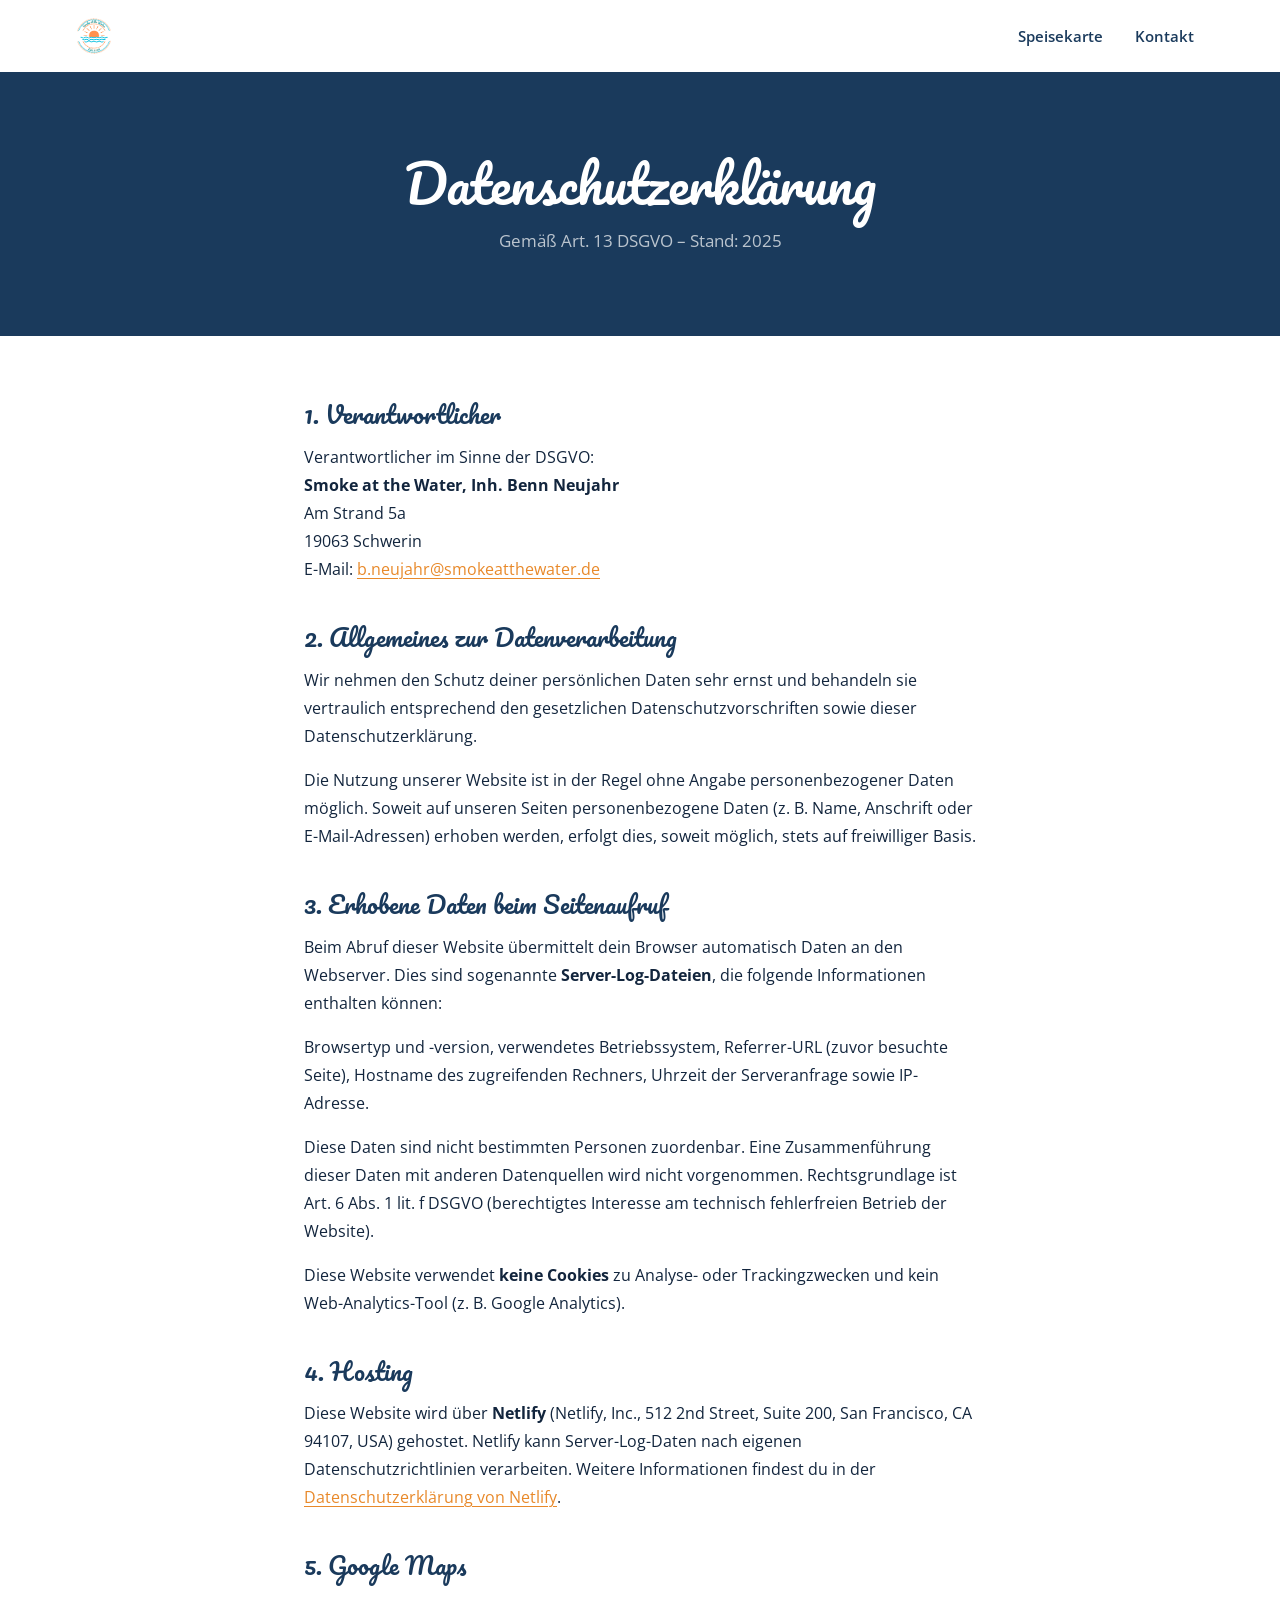
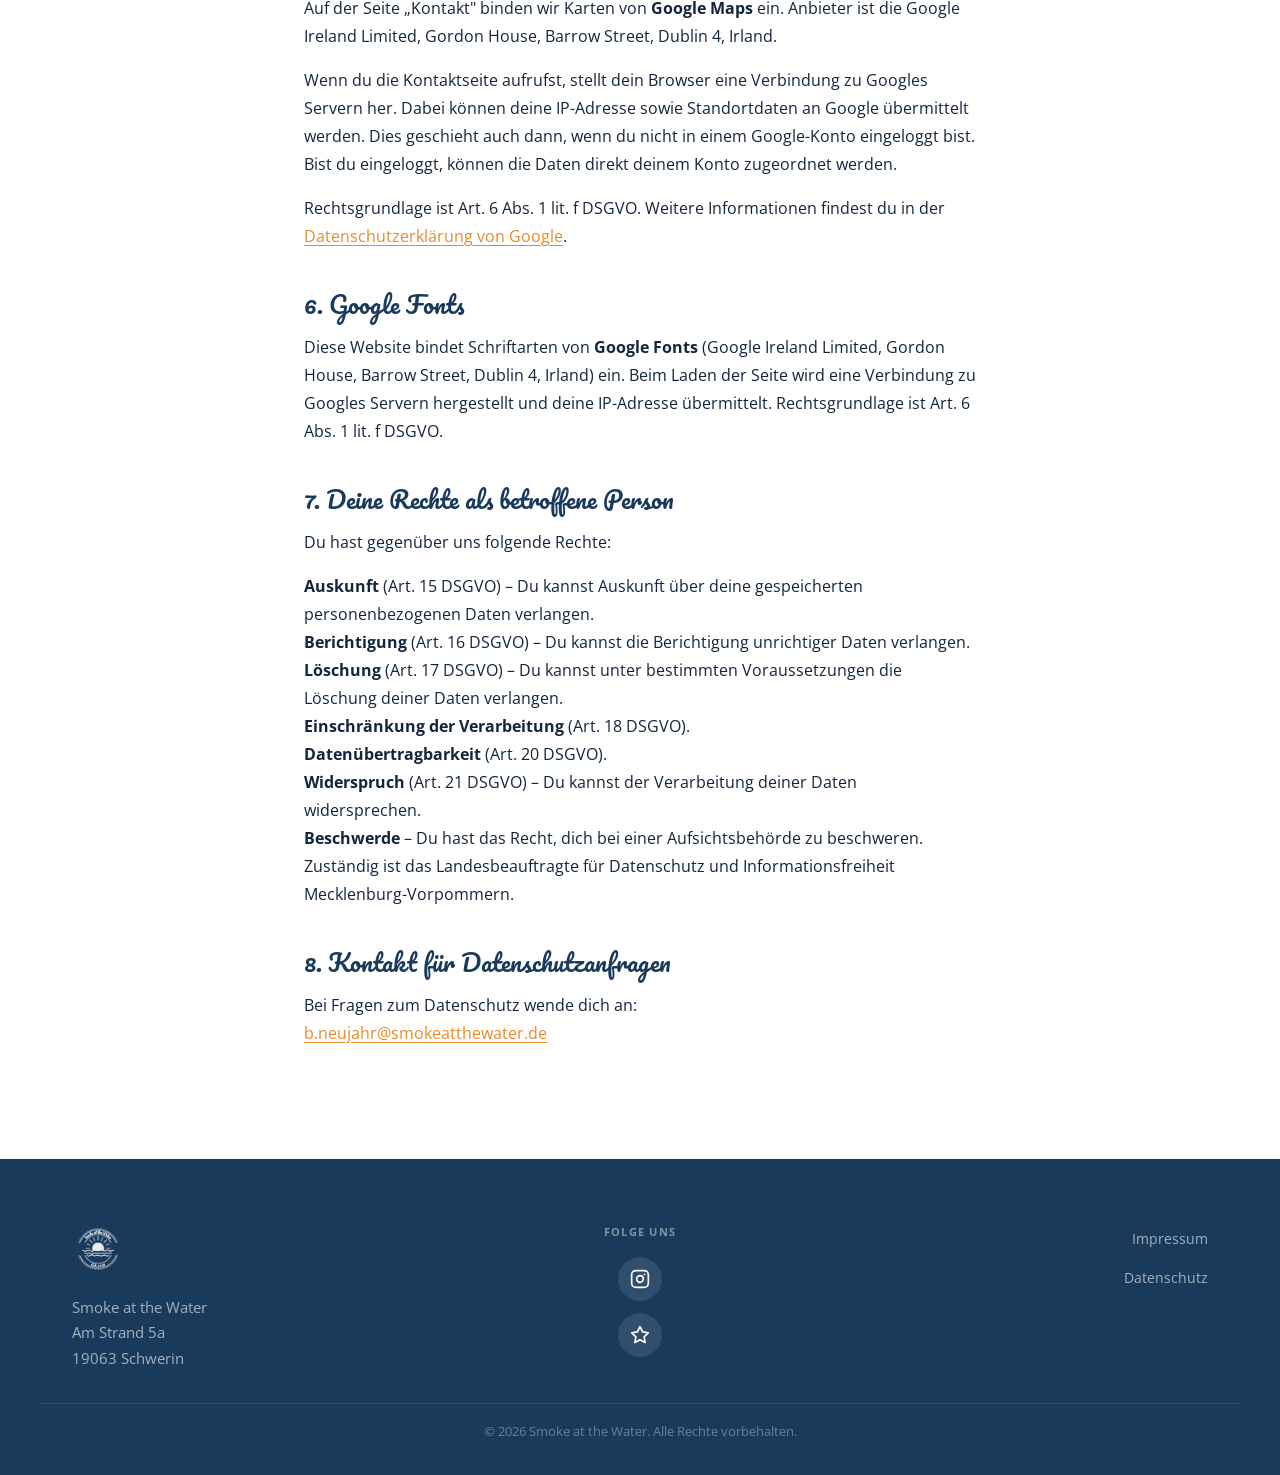
==== datenschutz.html @ bbd6387d "Neue Webseite: statisches Redesign mit allen Assets und Inhalten" ====
<!DOCTYPE html>
<html lang="de">
<head>
  <meta charset="UTF-8">
  <meta name="viewport" content="width=device-width, initial-scale=1.0">
  <title>Datenschutzerklärung – Smoke at the Water Schwerin</title>
  <meta name="description" content="Datenschutzerklärung von Smoke at the Water gemäß DSGVO.">
  <meta name="robots" content="noindex, follow">

  <link rel="icon" href="Logos/Logo.png" type="image/png">
  <link rel="preconnect" href="https://fonts.googleapis.com">
  <link rel="preconnect" href="https://fonts.gstatic.com" crossorigin>
  <link href="https://fonts.googleapis.com/css2?family=Open+Sans:wght@400;600;700&family=Pacifico&display=swap" rel="stylesheet">
  <link rel="stylesheet" href="css/style.css">
</head>
<body>

  <!-- ── NAVIGATION ── -->
  <header class="site-header" id="site-header">
    <nav class="nav" aria-label="Hauptnavigation">
      <a href="index.html" class="nav__logo" aria-label="Smoke at the Water – Zur Startseite">
        <img src="Logos/Logo.png" alt="Smoke at the Water" width="52" height="52">
      </a>
      <ul class="nav__links" id="nav-menu" role="list">
        <li><a href="speisekarte.html">Speisekarte</a></li>
        <li><a href="kontakt.html">Kontakt</a></li>
      </ul>
      <button
        class="nav__hamburger"
        id="hamburger"
        aria-expanded="false"
        aria-label="Menü öffnen"
        aria-controls="nav-menu"
      >
        <span aria-hidden="true"></span>
        <span aria-hidden="true"></span>
        <span aria-hidden="true"></span>
      </button>
    </nav>
  </header>

  <main>

    <!-- ── PAGE HERO ── -->
    <section class="page-hero" aria-label="Seitentitel">
      <div class="page-hero__inner">
        <h1>Datenschutz&shy;erklärung</h1>
        <p>Gemäß Art. 13 DSGVO – Stand: 2025</p>
      </div>
    </section>

    <!-- ── DATENSCHUTZ INHALT ── -->
    <article class="legal-content" aria-labelledby="datenschutz-heading">

      <h2 id="datenschutz-heading">1. Verantwortlicher</h2>
      <!-- TODO: Angaben eintragen -->
      <p>
        Verantwortlicher im Sinne der DSGVO:<br>
        <strong>Smoke at the Water, Inh. Benn Neujahr</strong><br>
        Am Strand 5a<br>
        19063 Schwerin<br>
        E-Mail: <a href="mailto:[EMAIL]">b.neujahr@smokeatthewater.de</a>
      </p>

      <h2>2. Allgemeines zur Datenverarbeitung</h2>
      <p>
        Wir nehmen den Schutz deiner persönlichen Daten sehr ernst und behandeln sie
        vertraulich entsprechend den gesetzlichen Datenschutzvorschriften sowie dieser
        Datenschutzerklärung.
      </p>
      <p>
        Die Nutzung unserer Website ist in der Regel ohne Angabe personenbezogener Daten möglich.
        Soweit auf unseren Seiten personenbezogene Daten (z.&nbsp;B. Name, Anschrift oder
        E-Mail-Adressen) erhoben werden, erfolgt dies, soweit möglich, stets auf freiwilliger Basis.
      </p>

      <h2>3. Erhobene Daten beim Seitenaufruf</h2>
      <p>
        Beim Abruf dieser Website übermittelt dein Browser automatisch Daten an den Webserver.
        Dies sind sogenannte <strong>Server-Log-Dateien</strong>, die folgende Informationen enthalten können:
      </p>
      <p>
        Browsertyp und -version, verwendetes Betriebssystem, Referrer-URL (zuvor besuchte Seite),
        Hostname des zugreifenden Rechners, Uhrzeit der Serveranfrage sowie IP-Adresse.
      </p>
      <p>
        Diese Daten sind nicht bestimmten Personen zuordenbar. Eine Zusammenführung dieser Daten
        mit anderen Datenquellen wird nicht vorgenommen. Rechtsgrundlage ist Art. 6 Abs. 1 lit. f DSGVO
        (berechtigtes Interesse am technisch fehlerfreien Betrieb der Website).
      </p>
      <p>
        Diese Website verwendet <strong>keine Cookies</strong> zu Analyse- oder Trackingzwecken
        und kein Web-Analytics-Tool (z.&nbsp;B. Google Analytics).
      </p>

      <h2>4. Hosting</h2>
      <p>
        Diese Website wird über <strong>Netlify</strong> (Netlify, Inc., 512 2nd Street, Suite 200,
        San Francisco, CA 94107, USA) gehostet. Netlify kann Server-Log-Daten nach eigenen
        Datenschutzrichtlinien verarbeiten. Weitere Informationen findest du in der
        <a href="https://www.netlify.com/privacy/" target="_blank" rel="noopener noreferrer">Datenschutzerklärung von Netlify</a>.
      </p>

      <h2>5. Google Maps</h2>
      <p>
        Auf der Seite „Kontakt" binden wir Karten von <strong>Google Maps</strong> ein.
        Anbieter ist die Google Ireland Limited, Gordon House, Barrow Street, Dublin 4, Irland.
      </p>
      <p>
        Wenn du die Kontaktseite aufrufst, stellt dein Browser eine Verbindung zu Googles Servern
        her. Dabei können deine IP-Adresse sowie Standortdaten an Google übermittelt werden.
        Dies geschieht auch dann, wenn du nicht in einem Google-Konto eingeloggt bist.
        Bist du eingeloggt, können die Daten direkt deinem Konto zugeordnet werden.
      </p>
      <p>
        Rechtsgrundlage ist Art. 6 Abs. 1 lit. f DSGVO. Weitere Informationen findest du in der
        <a href="https://policies.google.com/privacy" target="_blank" rel="noopener noreferrer">Datenschutzerklärung von Google</a>.
      </p>

      <h2>6. Google Fonts</h2>
      <p>
        Diese Website bindet Schriftarten von <strong>Google Fonts</strong> (Google Ireland Limited,
        Gordon House, Barrow Street, Dublin 4, Irland) ein. Beim Laden der Seite wird eine
        Verbindung zu Googles Servern hergestellt und deine IP-Adresse übermittelt.
        Rechtsgrundlage ist Art. 6 Abs. 1 lit. f DSGVO.
      </p>

      <h2>7. Deine Rechte als betroffene Person</h2>
      <p>Du hast gegenüber uns folgende Rechte:</p>
      <p>
        <strong>Auskunft</strong> (Art. 15 DSGVO) – Du kannst Auskunft über deine gespeicherten
        personenbezogenen Daten verlangen.<br>
        <strong>Berichtigung</strong> (Art. 16 DSGVO) – Du kannst die Berichtigung unrichtiger
        Daten verlangen.<br>
        <strong>Löschung</strong> (Art. 17 DSGVO) – Du kannst unter bestimmten Voraussetzungen
        die Löschung deiner Daten verlangen.<br>
        <strong>Einschränkung der Verarbeitung</strong> (Art. 18 DSGVO).<br>
        <strong>Datenübertragbarkeit</strong> (Art. 20 DSGVO).<br>
        <strong>Widerspruch</strong> (Art. 21 DSGVO) – Du kannst der Verarbeitung deiner Daten
        widersprechen.<br>
        <strong>Beschwerde</strong> – Du hast das Recht, dich bei einer Aufsichtsbehörde zu
        beschweren. Zuständig ist das Landesbeauftragte für Datenschutz und
        Informationsfreiheit Mecklenburg-Vorpommern.
      </p>

      <h2>8. Kontakt für Datenschutzanfragen</h2>
      <!-- TODO: E-Mail-Adresse eintragen -->
      <p>
        Bei Fragen zum Datenschutz wende dich an:<br>
        <a href="mailto:[EMAIL]">b.neujahr@smokeatthewater.de</a>
      </p>

    </article>
  </main>

  <!-- ── FOOTER ── -->
  <footer class="footer" aria-label="Seitenende">
    <div class="footer__inner">
      <div class="footer__brand">
        <img src="Logos/Logo.png" alt="Smoke at the Water Logo" width="52" height="52" loading="lazy">
        <address>
          Smoke at the Water<br>
          Am Strand 5a<br>
          19063 Schwerin
        </address>
      </div>
      <div class="footer__social" aria-label="Social Media">
        <span class="footer__social-label">Folge uns</span>
        <a href="https://www.instagram.com/smoke_at_the_water/" aria-label="Instagram" title="Instagram" rel="noopener noreferrer" target="_blank">
          <svg xmlns="http://www.w3.org/2000/svg" viewBox="0 0 24 24" fill="none" stroke="currentColor" stroke-width="2" stroke-linecap="round" stroke-linejoin="round" aria-hidden="true">
            <rect x="2" y="2" width="20" height="20" rx="5" ry="5"/>
            <path d="M16 11.37A4 4 0 1112.63 8 4 4 0 0116 11.37z"/>
            <line x1="17.5" y1="6.5" x2="17.51" y2="6.5"/>
          </svg>
        </a>
        <a href="https://share.google/wbqceInN0S07DFE3K" aria-label="Google Bewertungen" title="Google Bewertungen" target="_blank" rel="noopener noreferrer">
          <svg xmlns="http://www.w3.org/2000/svg" viewBox="0 0 24 24" fill="none" stroke="currentColor" stroke-width="2" stroke-linecap="round" stroke-linejoin="round" aria-hidden="true">
            <path d="M12 2l3.09 6.26L22 9.27l-5 4.87 1.18 6.88L12 17.77l-6.18 3.25L7 14.14 2 9.27l6.91-1.01L12 2z"/>
          </svg>
        </a>
      </div>
      <nav class="footer__legal" aria-label="Rechtliche Links">
        <a href="impressum.html">Impressum</a>
        <a href="datenschutz.html">Datenschutz</a>
      </nav>
    </div>
    <p class="footer__copy">
      &copy; <span id="year"></span> Smoke at the Water. Alle Rechte vorbehalten.
    </p>
  </footer>

  <script>document.getElementById('year').textContent = new Date().getFullYear();</script>
  <script src="js/main.js"></script>
</body>
</html>
---- css/style.css ----
/* ==============================================
   SMOKE AT THE WATER – style.css
   Variables · Reset · Typography · Layout
   Components · Pages · Responsive · Motion
   ============================================== */

/* ── 1. CUSTOM PROPERTIES ── */
:root {
  /* Brand colors */
  --color-sand:       #F5E6C8;
  --color-sand-dark:  #EDD9A3;
  --color-blue:       #1A3A5C;
  --color-blue-dark:  #12253D;
  --color-amber:      #E8892A;
  --color-amber-dark: #D47820;
  --color-white:      #FFFFFF;
  --color-muted:      #7A8FA6;

  /* Typography */
  --font-heading: 'Pacifico', cursive;
  --font-body:    'Open Sans', sans-serif;

  /* Spacing scale */
  --space-xs:  0.5rem;   /*  8px */
  --space-sm:  1rem;     /* 16px */
  --space-md:  2rem;     /* 32px */
  --space-lg:  4rem;     /* 64px */
  --space-xl:  6rem;     /* 96px */

  /* Layout */
  --container-max: 1200px;
  --nav-height:    72px;

  /* Z-index scale */
  --z-content:  10;
  --z-dropdown: 20;
  --z-nav:      30;
  --z-lightbox: 50;

  /* Transitions */
  --t-fast: 150ms ease;
  --t-base: 200ms ease;
  --t-slow: 300ms ease;

  /* Radii */
  --r-sm: 6px;
  --r-md: 12px;
  --r-lg: 20px;
  --r-xl: 28px;
}


/* ── 2. RESET & BASE ── */
*, *::before, *::after {
  box-sizing: border-box;
  margin: 0;
  padding: 0;
}
html {
  scroll-behavior: smooth;
  font-size: 16px;
  -webkit-text-size-adjust: 100%;
}
body {
  font-family: var(--font-body);
  color: var(--color-blue-dark);
  background-color: var(--color-white);
  line-height: 1.65;
  overflow-x: hidden;
}
img, picture, video {
  max-width: 100%;
  height: auto;
  display: block;
}
a {
  color: inherit;
  text-decoration: none;
}
button {
  cursor: pointer;
  font-family: var(--font-body);
  border: none;
  background: none;
}
ul, ol {
  list-style: none;
}
address {
  font-style: normal;
}


/* ── 3. TYPOGRAPHY ── */
h1, h2, h3, h4 {
  font-family: var(--font-heading);
  color: var(--color-blue);
  line-height: 1.2;
  font-weight: 400; /* Pacifico is display weight */
}
h1 { font-size: clamp(2.25rem, 6vw, 4.5rem); }
h2 { font-size: clamp(1.875rem, 4vw, 3rem); }
h3 { font-size: clamp(1.25rem, 2.5vw, 1.75rem); }
h4 { font-size: 1.125rem; }
p  { line-height: 1.75; max-width: 65ch; }


/* ── 4. UTILITIES ── */
.container {
  max-width: var(--container-max);
  margin-inline: auto;
  padding-inline: 1.5rem;
}
@media (min-width: 768px)  { .container { padding-inline: 2rem; } }
@media (min-width: 1440px) { .container { padding-inline: 3rem; } }

.section {
  padding-block: var(--space-xl);
}
.section--sand {
  background-color: var(--color-sand);
}
.section--blue {
  background-color: var(--color-blue);
  color: var(--color-white);
}
.section--blue h2,
.section--blue h3,
.section--blue h4 {
  color: var(--color-white);
}
.section--white {
  background-color: var(--color-white);
}

.section__header {
  text-align: center;
  margin-bottom: var(--space-lg);
}
.section__label {
  display: inline-block;
  font-size: 0.6875rem;
  font-weight: 700;
  text-transform: uppercase;
  letter-spacing: 0.14em;
  color: var(--color-amber);
  margin-bottom: var(--space-xs);
}
.section__title {
  margin-bottom: 0.75rem;
}
.section__subtitle {
  color: var(--color-muted);
  font-size: 1.0625rem;
  max-width: 50ch;
  margin-inline: auto;
}

/* Buttons */
.btn {
  display: inline-flex;
  align-items: center;
  justify-content: center;
  gap: 0.5rem;
  padding: 0.875rem 2rem;
  border-radius: var(--r-md);
  font-family: var(--font-body);
  font-weight: 700;
  font-size: 1rem;
  line-height: 1;
  cursor: pointer;
  min-height: 44px;
  text-decoration: none;
  transition: background-color var(--t-base), color var(--t-base),
              border-color var(--t-base), box-shadow var(--t-base),
              transform var(--t-base);
}
.btn:focus-visible {
  outline: 3px solid var(--color-amber);
  outline-offset: 3px;
}
.btn svg {
  width: 20px;
  height: 20px;
  flex-shrink: 0;
}

.btn--primary {
  background-color: var(--color-amber);
  color: var(--color-white);
}
.btn--primary:hover {
  background-color: var(--color-amber-dark);
  box-shadow: 0 4px 20px rgba(232,137,42,0.4);
  transform: translateY(-1px);
}

.btn--ghost {
  background-color: transparent;
  color: var(--color-white);
  border: 2px solid rgba(255,255,255,0.7);
}
.btn--ghost:hover {
  background-color: rgba(255,255,255,0.15);
  border-color: var(--color-white);
}

.btn--outline {
  background-color: transparent;
  color: var(--color-blue);
  border: 2px solid var(--color-blue);
}
.btn--outline:hover {
  background-color: var(--color-blue);
  color: var(--color-white);
}

/* Scroll reveal */
.reveal {
  opacity: 0;
  transform: translateY(28px);
  transition: opacity var(--t-slow), transform var(--t-slow);
}
.reveal.is-visible {
  opacity: 1;
  transform: translateY(0);
}
.reveal-delay-1 { transition-delay: 100ms; }
.reveal-delay-2 { transition-delay: 200ms; }
.reveal-delay-3 { transition-delay: 300ms; }


/* ── 5. SITE HEADER & NAV ── */
.site-header {
  position: sticky;
  top: 0;
  z-index: var(--z-nav);
  background-color: var(--color-white);
  transition: box-shadow var(--t-base);
}
.site-header.scrolled {
  box-shadow: 0 2px 20px rgba(26,58,92,0.1);
}

.nav {
  display: flex;
  align-items: center;
  justify-content: space-between;
  height: var(--nav-height);
  max-width: var(--container-max);
  margin-inline: auto;
  padding-inline: 1.5rem;
}
@media (min-width: 768px)  { .nav { padding-inline: 2rem; } }

.nav__logo {
  display: flex;
  align-items: center;
  flex-shrink: 0;
}
.nav__logo img {
  height: 44px;
  width: auto;
}
.nav__logo:focus-visible {
  outline: 3px solid var(--color-amber);
  outline-offset: 4px;
  border-radius: var(--r-sm);
}

.nav__links {
  display: flex;
  align-items: center;
  gap: 0.25rem;
}
.nav__links a {
  position: relative;
  display: flex;
  align-items: center;
  padding: 0.5rem 0.875rem;
  min-height: 44px;
  font-weight: 600;
  font-size: 0.9375rem;
  color: var(--color-blue);
  border-radius: var(--r-sm);
  transition: color var(--t-base), background-color var(--t-base);
}
.nav__links a::after {
  content: '';
  position: absolute;
  bottom: 2px;
  left: 0.875rem;
  right: 0.875rem;
  height: 2px;
  background-color: var(--color-amber);
  transform: scaleX(0);
  transform-origin: left;
  transition: transform var(--t-base);
  border-radius: 1px;
}
.nav__links a:hover {
  color: var(--color-amber);
  background-color: rgba(232,137,42,0.06);
}
.nav__links a:hover::after,
.nav__links a.active::after {
  transform: scaleX(1);
}
.nav__links a.active {
  color: var(--color-amber);
}
.nav__links a:focus-visible {
  outline: 3px solid var(--color-amber);
  outline-offset: 2px;
}

/* Hamburger button */
.nav__hamburger {
  display: none;
  flex-direction: column;
  justify-content: center;
  gap: 6px;
  width: 44px;
  height: 44px;
  padding: 10px;
  border-radius: var(--r-sm);
  transition: background-color var(--t-base);
}
.nav__hamburger:hover {
  background-color: rgba(26,58,92,0.07);
}
.nav__hamburger:focus-visible {
  outline: 3px solid var(--color-amber);
  outline-offset: 2px;
}
.nav__hamburger span {
  display: block;
  width: 100%;
  height: 2px;
  background-color: var(--color-blue);
  border-radius: 2px;
  transition: transform var(--t-base), opacity var(--t-base);
}
/* Hamburger → X animation */
.site-header.nav--open .nav__hamburger span:nth-child(1) {
  transform: translateY(8px) rotate(45deg);
}
.site-header.nav--open .nav__hamburger span:nth-child(2) {
  opacity: 0;
  transform: scaleX(0);
}
.site-header.nav--open .nav__hamburger span:nth-child(3) {
  transform: translateY(-8px) rotate(-45deg);
}


/* ── 6. MOBILE NAV (max 767px) ── */
@media (max-width: 767px) {
  .nav__hamburger {
    display: flex;
  }
  .nav__links {
    display: none;
    position: absolute;
    top: var(--nav-height);
    left: 0;
    right: 0;
    background-color: var(--color-white);
    flex-direction: column;
    align-items: stretch;
    gap: 0;
    padding: 0.5rem 1.5rem 1.25rem;
    box-shadow: 0 8px 32px rgba(26,58,92,0.12);
    border-top: 1px solid var(--color-sand-dark);
    z-index: var(--z-dropdown);
  }
  .site-header.nav--open .nav__links {
    display: flex;
  }
  .nav__links a {
    padding: 0.875rem 0.5rem;
    border-radius: 0;
    border-bottom: 1px solid var(--color-sand);
    font-size: 1rem;
  }
  .nav__links a:last-child {
    border-bottom: none;
  }
  .nav__links a::after {
    bottom: 0;
    left: 0.5rem;
    right: 0.5rem;
  }
}


/* ── 7. HERO ── */
.hero {
  position: relative;
  height: 100vh;
  min-height: 520px;
  display: flex;
  align-items: flex-end;
  padding-bottom: var(--space-xl);
  overflow: hidden;
}
.hero__bg {
  position: absolute;
  inset: 0;
  background-size: cover;
  background-position: center top;
  background-repeat: no-repeat;
}
.hero__overlay {
  position: absolute;
  inset: 0;
  background: linear-gradient(
    to bottom,
    rgba(18,37,61,0.25) 0%,
    rgba(18,37,61,0.15) 40%,
    rgba(18,37,61,0.72) 100%
  );
}
.hero__content {
  position: relative;
  z-index: var(--z-content);
  width: 100%;
  max-width: var(--container-max);
  margin-inline: auto;
  padding-inline: 1.5rem;
}
@media (min-width: 768px) { .hero__content { padding-inline: 2rem; } }

.hero__content h1 {
  color: #0CC0DF;
  -webkit-text-stroke: 6px #FF914D;
  paint-order: stroke fill;
  text-shadow: none;
  margin-bottom: 1rem;
  max-width: 20ch;
}
.hero__content p {
  color: rgba(255,255,255,0.88);
  font-size: clamp(1rem, 2.5vw, 1.3125rem);
  margin-bottom: 2.25rem;
  max-width: 44ch;
  text-shadow: 0 1px 8px rgba(0,0,0,0.3);
}
.hero__cta {
  display: flex;
  flex-wrap: wrap;
  gap: 1rem;
}

/* Page hero (inner pages) */
.page-hero {
  background-color: var(--color-blue);
  padding-block: calc(var(--space-lg) + 1rem);
  text-align: center;
}
.page-hero__inner {
  max-width: var(--container-max);
  margin-inline: auto;
  padding-inline: 1.5rem;
}
.page-hero h1 {
  color: var(--color-white);
  font-size: clamp(2rem, 5vw, 3.25rem);
  margin-bottom: 0.75rem;
}
.page-hero p {
  color: rgba(255,255,255,0.7);
  font-size: 1.0625rem;
  margin-inline: auto;
}


/* ── 8. ABOUT SECTION ── */
.about__grid {
  display: grid;
  grid-template-columns: 1fr 1fr;
  gap: var(--space-lg);
  align-items: center;
}
.about__img {
  border-radius: var(--r-xl);
  overflow: hidden;
  box-shadow: 0 8px 40px rgba(26,58,92,0.15);
}
.about__img img {
  width: 100%;
  aspect-ratio: 4/3;
  object-fit: cover;
  transition: transform 0.6s ease;
}
.about__img:hover img {
  transform: scale(1.03);
}
.about__text .section__label {
  margin-bottom: var(--space-xs);
}
.about__text h2 {
  margin-bottom: 1.5rem;
}
.about__text p {
  color: var(--color-muted);
  margin-bottom: 1.25rem;
}
.about__text p:first-of-type {
  font-size: 1.125rem;
  color: var(--color-blue-dark);
  font-weight: 600;
}
.about__text .btn {
  margin-top: 0.75rem;
}

@media (max-width: 767px) {
  .about__grid {
    grid-template-columns: 1fr;
    gap: var(--space-md);
  }
}


/* ── 9. GALLERY ── */
.gallery__grid {
  display: grid;
  grid-template-columns: repeat(3, 1fr);
  gap: 1rem;
}
@media (max-width: 640px) {
  .gallery__grid {
    grid-template-columns: repeat(2, 1fr);
    gap: 0.75rem;
  }
}

.gallery-item {
  position: relative;
  overflow: hidden;
  border-radius: var(--r-md);
  cursor: pointer;
  aspect-ratio: 1 / 1;
  background-color: var(--color-sand);
}
.gallery-item:focus-visible {
  outline: 3px solid var(--color-amber);
  outline-offset: 2px;
}
.gallery-item img {
  width: 100%;
  height: 100%;
  object-fit: cover;
  transition: transform 0.45s ease;
}
.gallery-item:hover img {
  transform: scale(1.07);
}
.gallery-item__overlay {
  position: absolute;
  inset: 0;
  background: rgba(26,58,92,0.55);
  display: flex;
  align-items: center;
  justify-content: center;
  opacity: 0;
  transition: opacity var(--t-base);
}
.gallery-item:hover .gallery-item__overlay,
.gallery-item:focus-visible .gallery-item__overlay {
  opacity: 1;
}
.gallery-item__overlay svg {
  color: var(--color-white);
  width: 40px;
  height: 40px;
  filter: drop-shadow(0 2px 6px rgba(0,0,0,0.4));
}


/* ── 10. CTA BANNER ── */
.cta-banner {
  position: relative;
  padding-block: var(--space-xl);
  background-size: cover;
  background-position: center;
  overflow: hidden;
  text-align: center;
}
.cta-banner::before {
  content: '';
  position: absolute;
  inset: 0;
  background: linear-gradient(
    135deg,
    rgba(18,37,61,0.88) 0%,
    rgba(232,137,42,0.45) 100%
  );
}
.cta-banner__content {
  position: relative;
  z-index: var(--z-content);
  max-width: 600px;
  margin-inline: auto;
  padding-inline: 1.5rem;
}
.cta-banner__content h2 {
  color: var(--color-white);
  margin-bottom: 1rem;
}
.cta-banner__content p {
  color: rgba(255,255,255,0.82);
  font-size: 1.125rem;
  margin: 0 auto 2.25rem;
}


/* ── 11. MENU CARDS (speisekarte.html) ── */
.menu-grid {
  display: grid;
  grid-template-columns: repeat(2, 1fr);
  gap: 1.5rem;
}
@media (max-width: 640px) {
  .menu-grid {
    grid-template-columns: 1fr;
  }
}

.menu-card {
  background-color: var(--color-white);
  border-radius: var(--r-xl);
  box-shadow: 0 2px 20px rgba(26,58,92,0.07);
  overflow: hidden;
  cursor: pointer;
  border: 2px solid transparent;
  transition: box-shadow var(--t-base), transform var(--t-base), border-color var(--t-base);
}
.menu-card:hover {
  box-shadow: 0 8px 40px rgba(26,58,92,0.15);
  transform: translateY(-3px);
  border-color: var(--color-amber);
}
.menu-card:focus-visible {
  outline: 3px solid var(--color-amber);
  outline-offset: 2px;
}
.menu-card__img-wrap {
  overflow: hidden;
  background-color: var(--color-sand);
}
.menu-card__img-wrap img {
  width: 100%;
  max-height: 400px;
  object-fit: contain;
  transition: transform 0.4s ease;
}
.menu-card:hover .menu-card__img-wrap img {
  transform: scale(1.03);
}
.menu-card__info {
  padding: 1.25rem 1.5rem 1.5rem;
}
.menu-card__info h3 {
  color: var(--color-blue);
  margin-bottom: 0.25rem;
  font-size: 1.375rem;
}
.menu-card__info p {
  color: var(--color-muted);
  font-size: 0.875rem;
  max-width: none;
}
.menu-card__zoom {
  display: inline-flex;
  align-items: center;
  gap: 0.375rem;
  margin-top: 0.875rem;
  font-size: 0.8125rem;
  font-weight: 700;
  color: var(--color-amber);
  text-transform: uppercase;
  letter-spacing: 0.06em;
}
.menu-card__zoom svg {
  width: 16px;
  height: 16px;
}


/* ── 12. CONTACT PAGE (kontakt.html) ── */
.contact-grid {
  display: grid;
  grid-template-columns: 1fr 1fr;
  gap: var(--space-lg);
  align-items: start;
}
@media (max-width: 767px) {
  .contact-grid {
    grid-template-columns: 1fr;
    gap: var(--space-md);
  }
}

.contact-block__title {
  font-family: var(--font-heading);
  font-size: 1.5rem;
  color: var(--color-blue);
  margin-bottom: 1.25rem;
  padding-bottom: 0.75rem;
  border-bottom: 2px solid var(--color-sand-dark);
}

.hours-table {
  width: 100%;
  border-collapse: collapse;
}
.hours-table tr {
  border-bottom: 1px solid var(--color-sand-dark);
}
.hours-table tr:last-child {
  border-bottom: none;
}
.hours-table td {
  padding: 0.875rem 0;
  font-size: 0.9375rem;
  vertical-align: middle;
}
.hours-table td:last-child {
  text-align: right;
  font-weight: 700;
  color: var(--color-amber);
}
.hours-note {
  margin-top: 1rem;
  padding: 0.875rem 1rem;
  background-color: var(--color-sand);
  border-radius: var(--r-sm);
  font-size: 0.875rem;
  color: var(--color-muted);
  line-height: 1.5;
}

.address-block {
  margin-bottom: 1.5rem;
}
.address-block p {
  line-height: 1.75;
  color: var(--color-muted);
}

.map-embed {
  border-radius: var(--r-lg);
  overflow: hidden;
  height: 280px;
  margin-top: 1.5rem;
  background-color: var(--color-sand);
  border: 1px solid var(--color-sand-dark);
}
.map-embed iframe {
  width: 100%;
  height: 100%;
  border: none;
  display: block;
}
.map-placeholder {
  display: flex;
  flex-direction: column;
  align-items: center;
  justify-content: center;
  height: 100%;
  gap: 0.75rem;
  color: var(--color-muted);
  text-align: center;
  padding: 1.5rem;
  font-size: 0.9375rem;
}
.map-placeholder svg {
  width: 40px;
  height: 40px;
  color: var(--color-sand-dark);
}

.social-links {
  display: flex;
  flex-wrap: wrap;
  gap: 1rem;
  margin-top: 1.5rem;
}
.social-link {
  display: inline-flex;
  align-items: center;
  gap: 0.625rem;
  background-color: var(--color-blue);
  color: var(--color-white);
  padding: 0.75rem 1.25rem;
  border-radius: var(--r-md);
  font-weight: 600;
  font-size: 0.9375rem;
  min-height: 44px;
  cursor: pointer;
  transition: background-color var(--t-base);
}
.social-link:hover {
  background-color: var(--color-amber);
}
.social-link:focus-visible {
  outline: 3px solid var(--color-amber);
  outline-offset: 3px;
}
.social-link svg {
  width: 20px;
  height: 20px;
  flex-shrink: 0;
}

.contact-images {
  display: grid;
  grid-template-columns: 1fr 1fr;
  gap: 1rem;
  margin-top: var(--space-lg);
}
.contact-images img {
  border-radius: var(--r-lg);
  width: 100%;
  aspect-ratio: 4/3;
  object-fit: cover;
}
@media (max-width: 480px) {
  .contact-images {
    grid-template-columns: 1fr;
  }
}


/* ── 13. LEGAL PAGES ── */
.legal-content {
  max-width: 720px;
  margin-inline: auto;
  padding: var(--space-lg) 1.5rem var(--space-xl);
}
.legal-content h2 {
  font-size: 1.5rem;
  margin-top: 2.5rem;
  margin-bottom: 0.875rem;
  color: var(--color-blue);
}
.legal-content h2:first-child {
  margin-top: 0;
}
.legal-content h3 {
  font-size: 1.125rem;
  margin-top: 1.75rem;
  margin-bottom: 0.5rem;
  color: var(--color-blue);
}
.legal-content p {
  color: var(--color-blue-dark);
  margin-bottom: 1rem;
  max-width: none;
}
.legal-content a {
  color: var(--color-amber);
  text-decoration: underline;
  text-underline-offset: 3px;
}
.legal-content a:hover {
  color: var(--color-amber-dark);
}
.todo-note {
  display: flex;
  gap: 0.75rem;
  background-color: #FFF8E1;
  border: 1px solid #F9C84A;
  border-radius: var(--r-sm);
  padding: 0.875rem 1rem;
  font-size: 0.875rem;
  color: #7C5A00;
  margin-bottom: 2rem;
  line-height: 1.5;
}


/* ── 14. LIGHTBOX ── */
.lightbox {
  position: fixed;
  inset: 0;
  z-index: var(--z-lightbox);
  display: flex;
  align-items: center;
  justify-content: center;
  padding: 1.5rem;
}
.lightbox[hidden] {
  display: none;
}
.lightbox__overlay {
  position: absolute;
  inset: 0;
  background-color: rgba(18,37,61,0.92);
  cursor: pointer;
}
.lightbox__content {
  position: relative;
  z-index: 1;
  display: flex;
  flex-direction: column;
  align-items: flex-end;
  max-width: min(90vw, 1000px);
  gap: 0.75rem;
}
.lightbox__close {
  width: 44px;
  height: 44px;
  display: flex;
  align-items: center;
  justify-content: center;
  background-color: rgba(255,255,255,0.15);
  border-radius: 50%;
  color: var(--color-white);
  font-size: 1.5rem;
  line-height: 1;
  cursor: pointer;
  transition: background-color var(--t-base);
  flex-shrink: 0;
}
.lightbox__close:hover {
  background-color: rgba(255,255,255,0.3);
}
.lightbox__close:focus-visible {
  outline: 3px solid var(--color-white);
  outline-offset: 2px;
}
.lightbox__img {
  display: block;
  max-width: 100%;
  max-height: 80vh;
  object-fit: contain;
  border-radius: var(--r-md);
  box-shadow: 0 8px 60px rgba(0,0,0,0.5);
}


/* ── 15. FOOTER ── */
.footer {
  background-color: var(--color-blue);
  color: var(--color-white);
}
.footer__inner {
  display: grid;
  grid-template-columns: 1fr auto 1fr;
  align-items: start;
  gap: var(--space-md);
  max-width: var(--container-max);
  margin-inline: auto;
  padding: var(--space-lg) 1.5rem var(--space-md);
}
@media (min-width: 768px) { .footer__inner { padding-inline: 2rem; } }

.footer__brand img {
  height: 52px;
  width: auto;
  margin-bottom: 1.25rem;
  filter: brightness(0) invert(1);
  opacity: 0.9;
}
.footer__brand address {
  color: rgba(255,255,255,0.6);
  font-size: 0.9375rem;
  line-height: 1.7;
}

.footer__social {
  display: flex;
  flex-direction: column;
  align-items: center;
  gap: 0.75rem;
}
.footer__social-label {
  font-size: 0.6875rem;
  font-weight: 700;
  text-transform: uppercase;
  letter-spacing: 0.12em;
  color: rgba(255,255,255,0.45);
  margin-bottom: 0.25rem;
}
.footer__social a {
  display: flex;
  align-items: center;
  justify-content: center;
  width: 44px;
  height: 44px;
  background-color: rgba(255,255,255,0.1);
  border-radius: 50%;
  color: var(--color-white);
  transition: background-color var(--t-base);
}
.footer__social a:hover {
  background-color: var(--color-amber);
}
.footer__social a:focus-visible {
  outline: 3px solid var(--color-white);
  outline-offset: 2px;
}
.footer__social svg {
  width: 20px;
  height: 20px;
}

.footer__legal {
  display: flex;
  flex-direction: column;
  align-items: flex-end;
  gap: 0.5rem;
}
.footer__legal a {
  color: rgba(255,255,255,0.6);
  font-size: 0.875rem;
  transition: color var(--t-base);
  padding: 0.25rem 0;
}
.footer__legal a:hover {
  color: var(--color-amber);
}
.footer__legal a:focus-visible {
  outline: 2px solid var(--color-amber);
  outline-offset: 2px;
  border-radius: 2px;
}

.footer__copy {
  text-align: center;
  color: rgba(255,255,255,0.35);
  font-size: 0.8125rem;
  padding: var(--space-sm) 1.5rem var(--space-md);
  border-top: 1px solid rgba(255,255,255,0.08);
  max-width: var(--container-max);
  margin-inline: auto;
}

/* Stacked footer on mobile */
@media (max-width: 767px) {
  .footer__inner {
    grid-template-columns: 1fr;
    text-align: center;
    gap: var(--space-md);
  }
  .footer__brand img {
    margin-inline: auto;
  }
  .footer__social {
    flex-direction: row;
    justify-content: center;
  }
  .footer__legal {
    align-items: center;
    flex-direction: row;
    justify-content: center;
    gap: 1.5rem;
  }
}


/* ── 16. REDUCED MOTION ── */
@media (prefers-reduced-motion: reduce) {
  *,
  *::before,
  *::after {
    animation-duration: 0.01ms !important;
    animation-iteration-count: 1 !important;
    transition-duration: 0.01ms !important;
  }
  html {
    scroll-behavior: auto;
  }
  /* Skip reveal animation entirely */
  .reveal {
    opacity: 1;
    transform: none;
  }
}
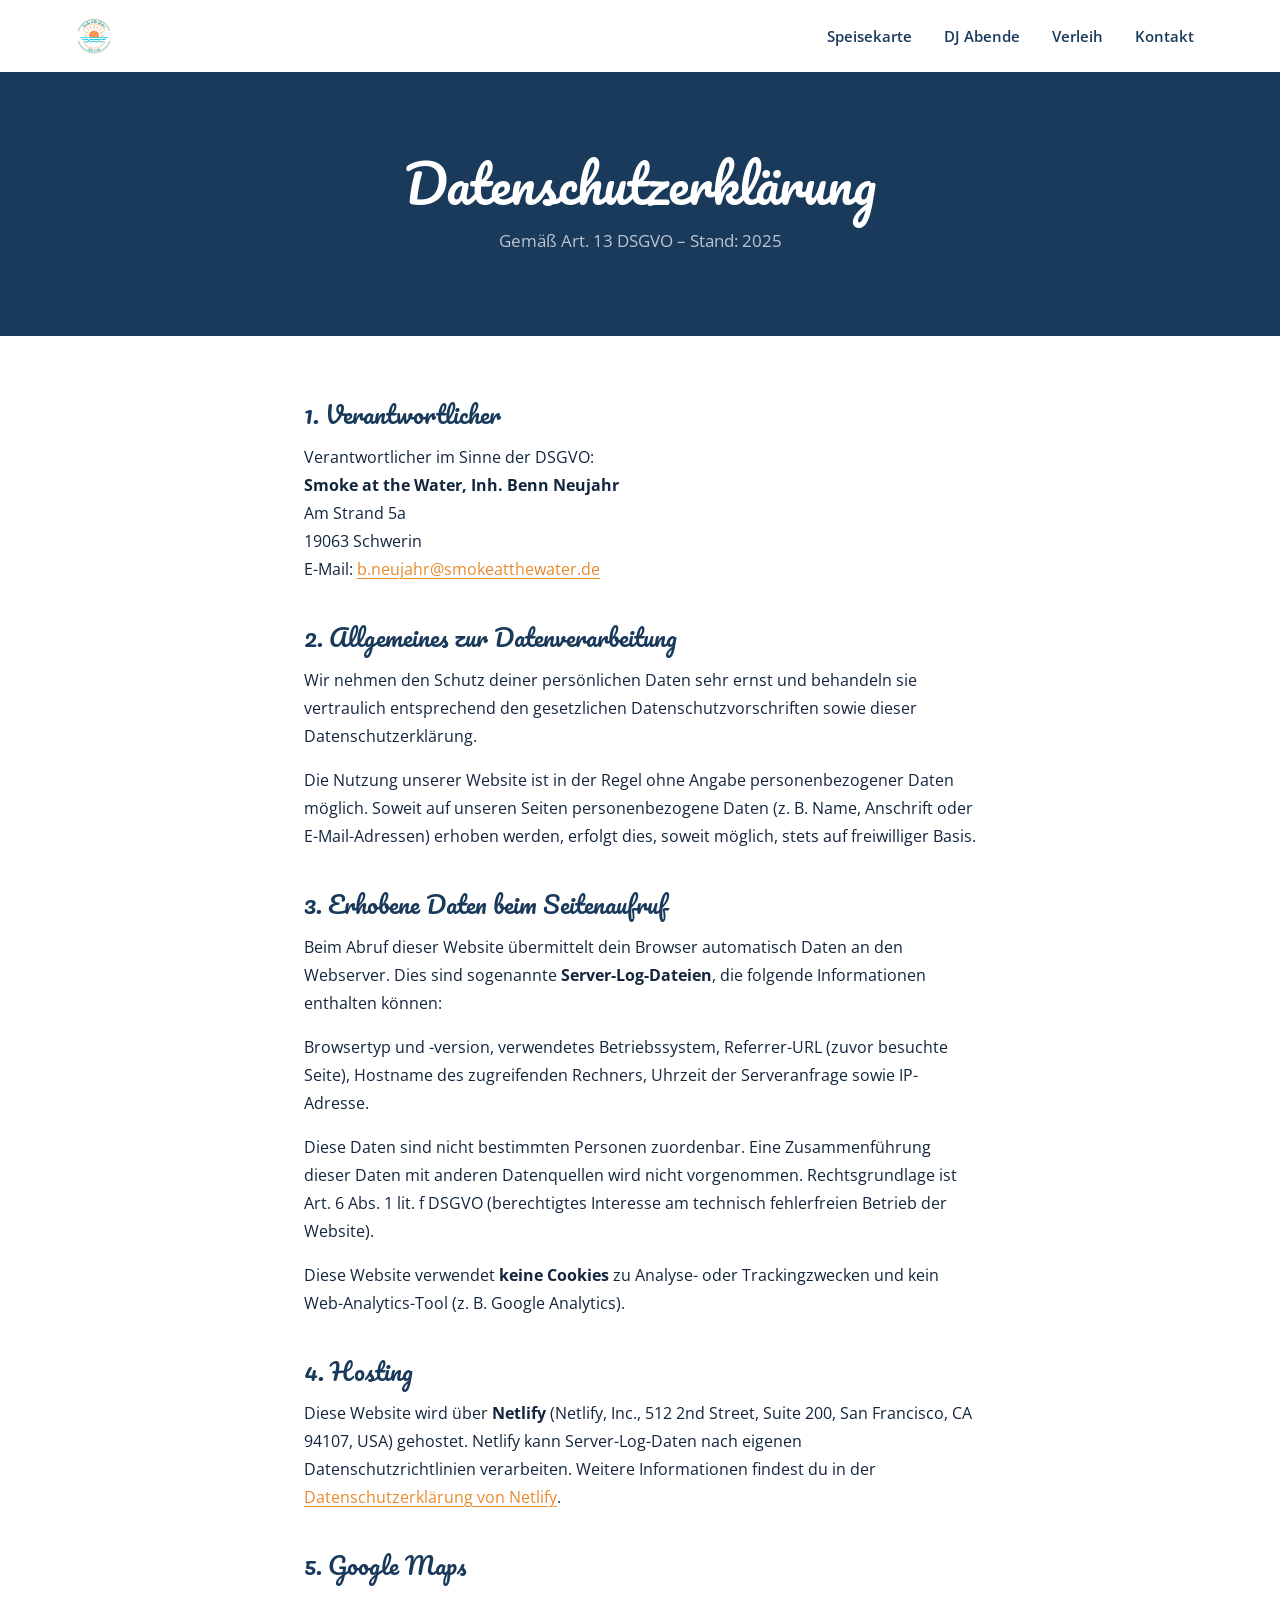
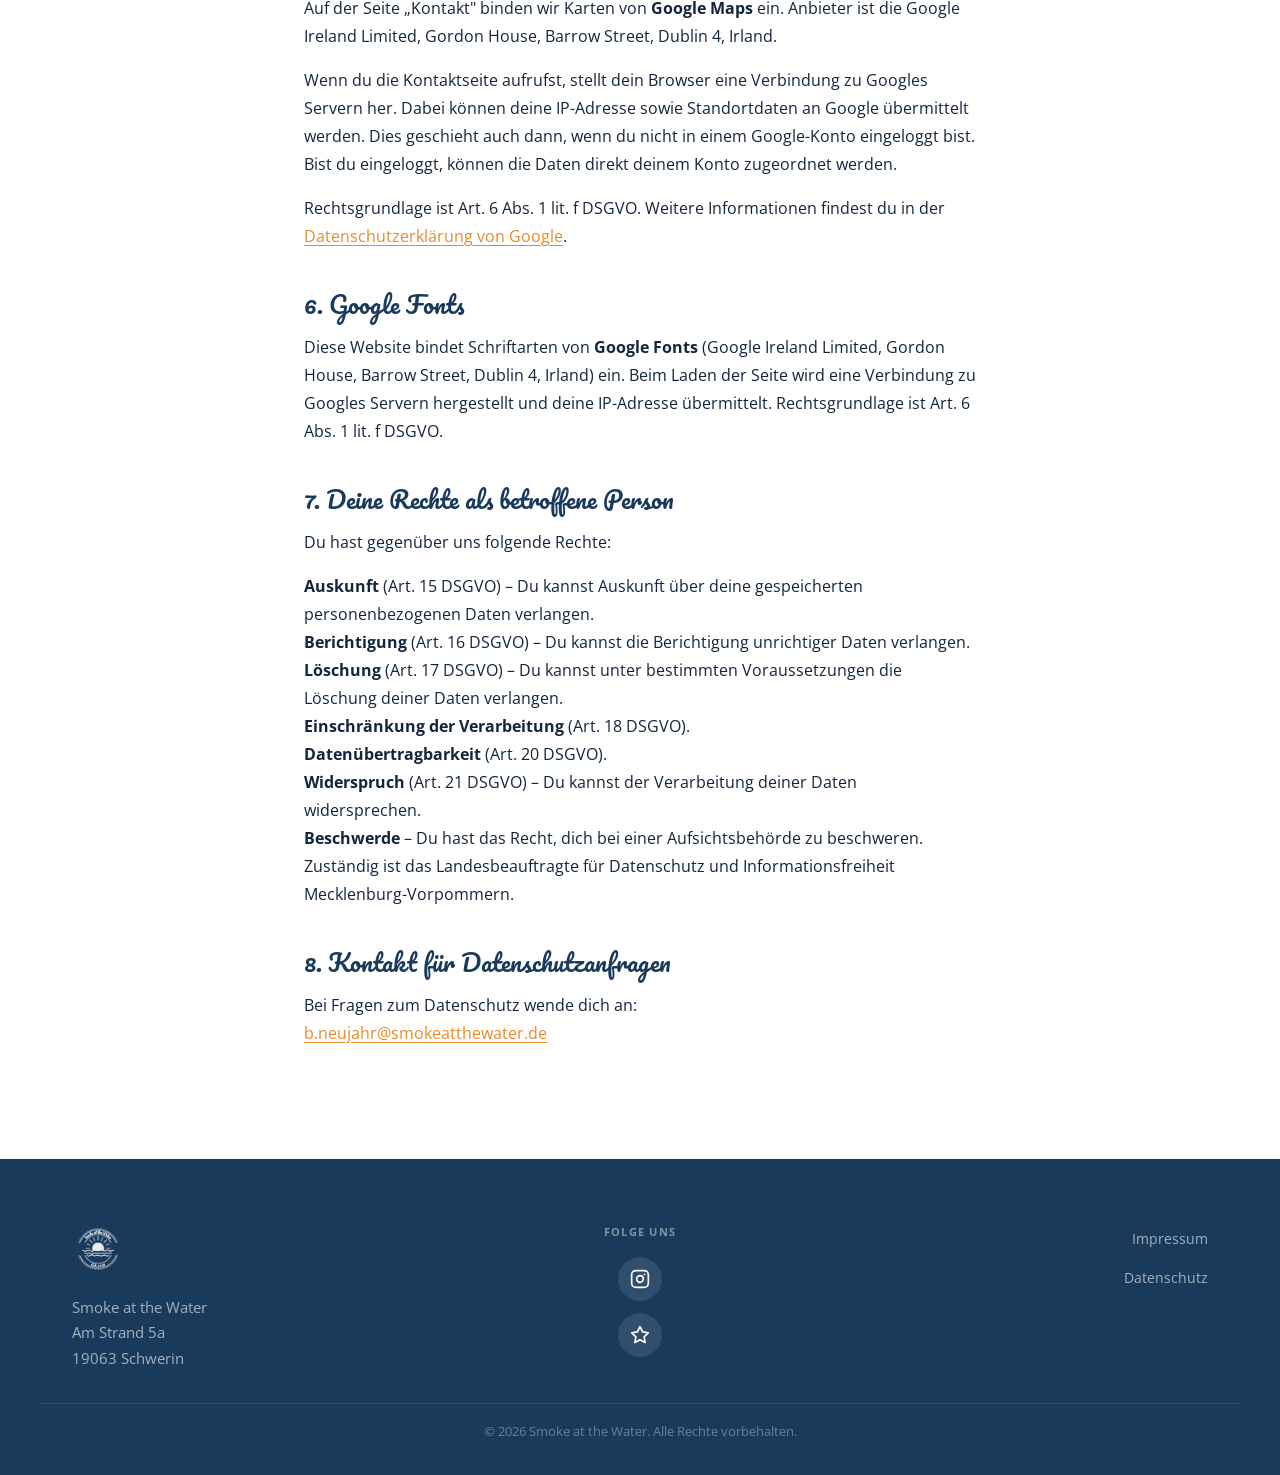
==== commit ae5039d2: "feat: DJ Abende & Verleih in Navigation ergänzt" ====
--- a/datenschutz.html
+++ b/datenschutz.html
@@ -23,6 +23,8 @@
       </a>
       <ul class="nav__links" id="nav-menu" role="list">
         <li><a href="speisekarte.html">Speisekarte</a></li>
+        <li><a href="events.html">DJ Abende</a></li>
+        <li><a href="verleih.html">Verleih</a></li>
         <li><a href="kontakt.html">Kontakt</a></li>
       </ul>
       <button
--- a/css/style.css
+++ b/css/style.css
@@ -882,6 +882,61 @@
 }
 
 
+/* ── 13b. PAGE-HERO WITH IMAGE ── */
+.page-hero--img {
+  position: relative;
+  background-size: cover;
+  background-position: center;
+  padding-block: calc(var(--space-xl) * 1.5);
+}
+.page-hero--img::before {
+  content: '';
+  position: absolute;
+  inset: 0;
+  background: linear-gradient(
+    to bottom,
+    rgba(26,58,92,0.65) 0%,
+    rgba(26,58,92,0.45) 100%
+  );
+}
+.page-hero--img .page-hero__inner {
+  position: relative;
+  z-index: var(--z-content);
+}
+
+/* ── 13c. EVENT / VERLEIH PAGES ── */
+.event-img {
+  display: block;
+  max-width: 600px;
+  width: 100%;
+  margin-inline: auto;
+  border-radius: var(--r-xl);
+  margin-bottom: var(--space-lg);
+}
+
+.info-cards {
+  display: grid;
+  grid-template-columns: 1fr 1fr;
+  gap: var(--space-md);
+  margin-top: var(--space-lg);
+}
+@media (max-width: 600px) { .info-cards { grid-template-columns: 1fr; } }
+
+.info-card {
+  background-color: var(--color-sand);
+  border-radius: var(--r-xl);
+  padding: var(--space-md);
+}
+.info-card h3 {
+  color: var(--color-blue);
+  margin-bottom: 0.5rem;
+}
+.info-card p {
+  color: var(--color-muted);
+  margin: 0;
+}
+
+
 /* ── 14. LIGHTBOX ── */
 .lightbox {
   position: fixed;
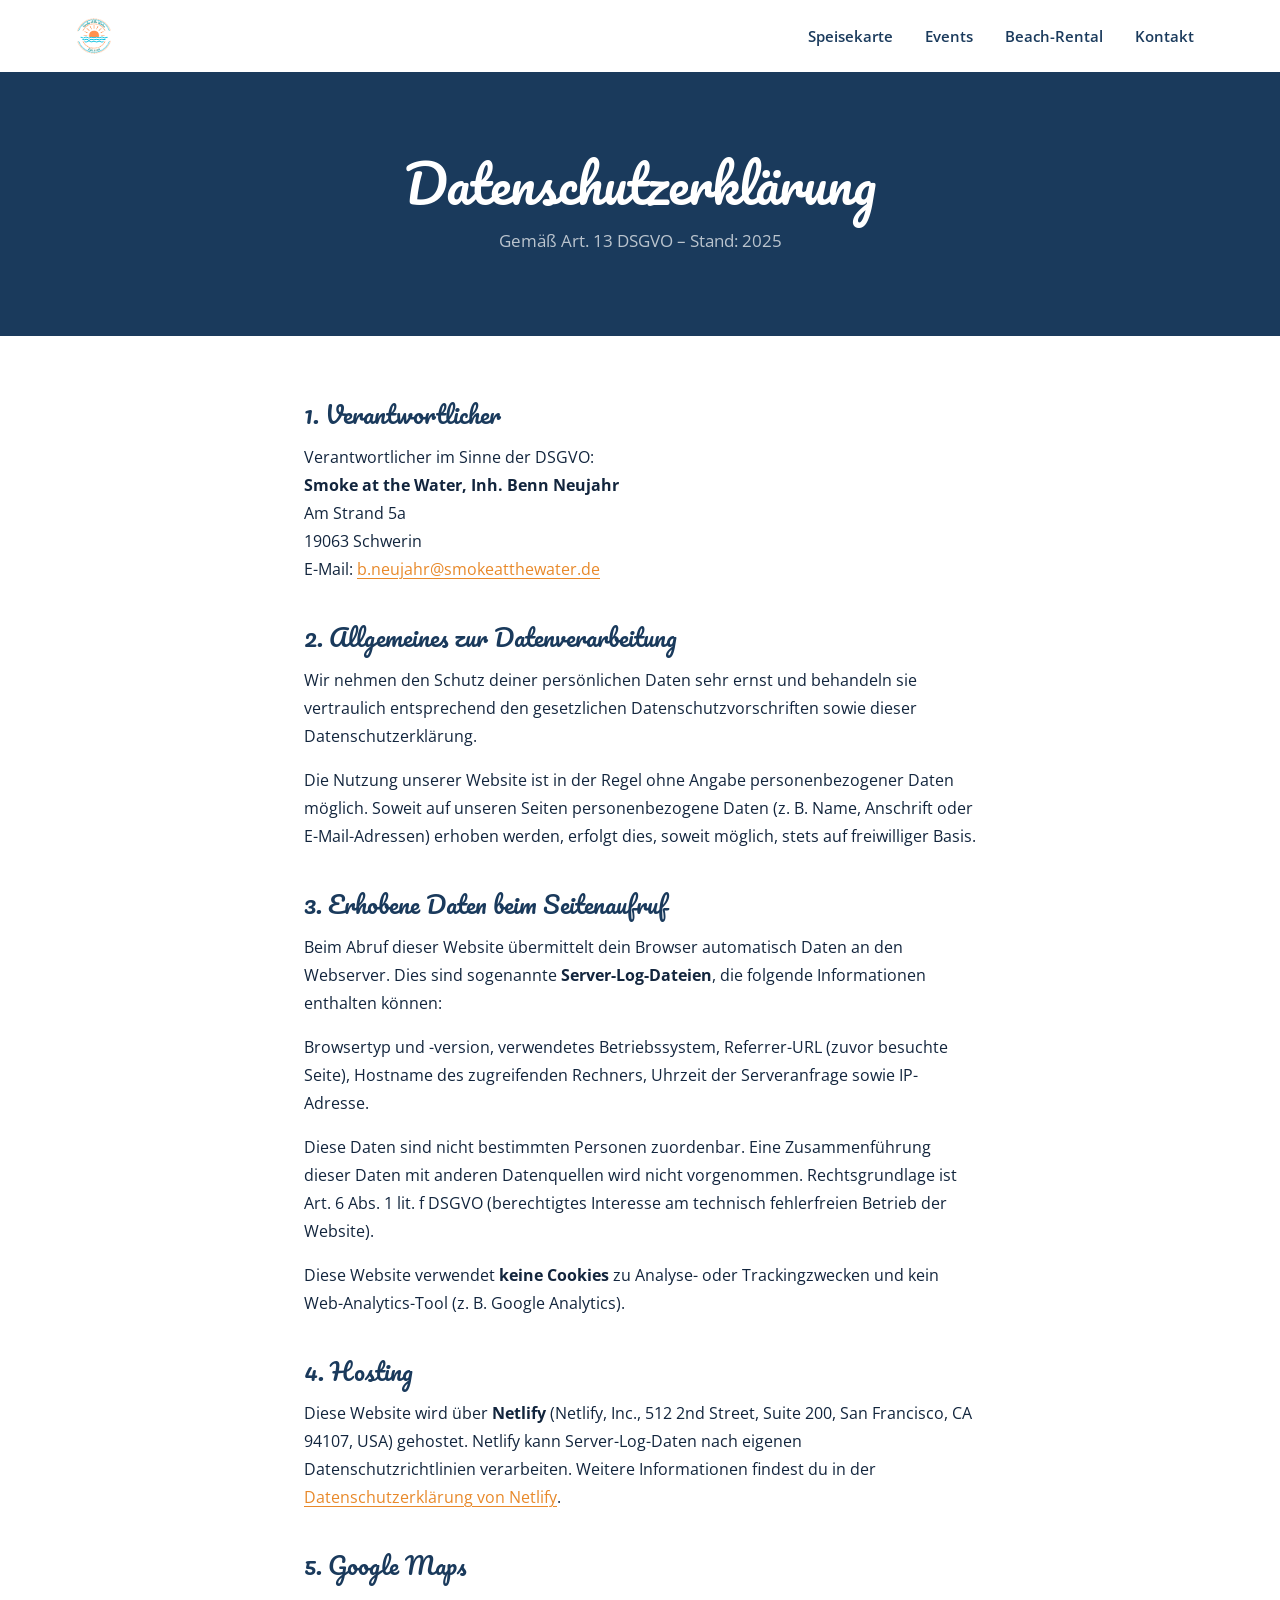
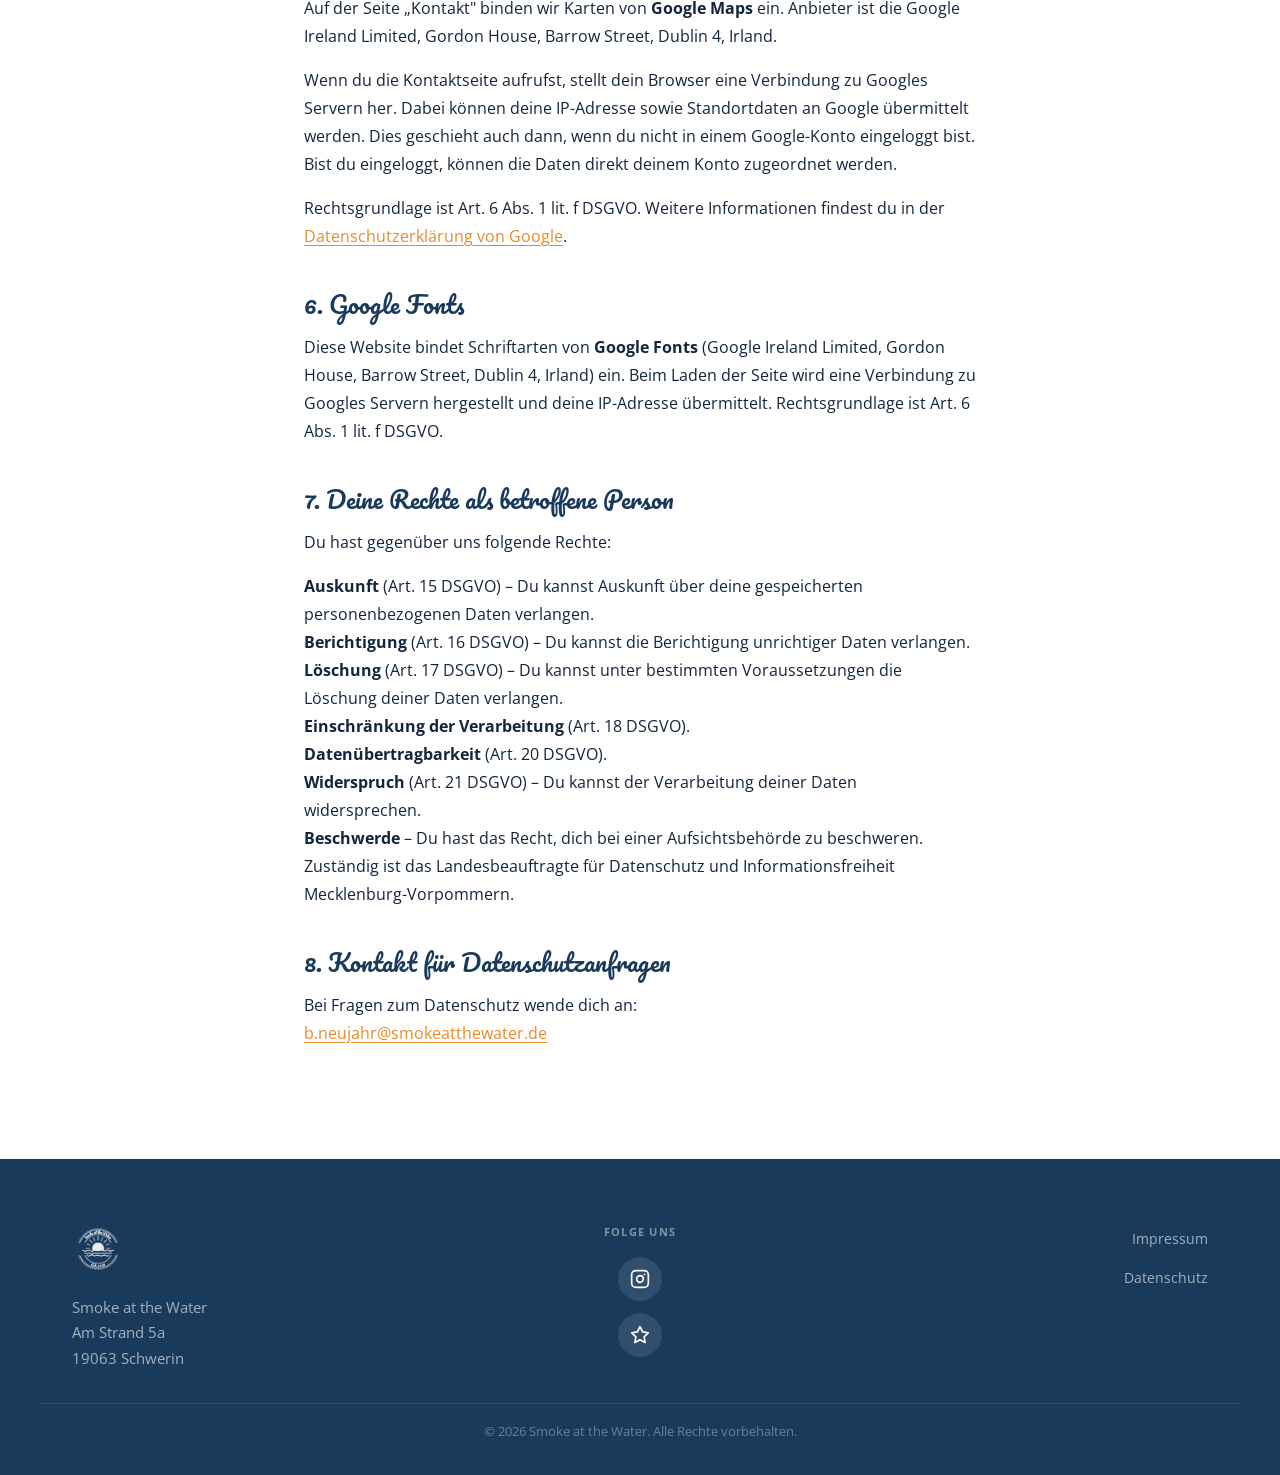
==== commit e1434d15: "Events: Navigation umbenannt, Texte korrigiert, Herrentag-Event ergänzt" ====
--- a/datenschutz.html
+++ b/datenschutz.html
@@ -12,6 +12,13 @@
   <link rel="preconnect" href="https://fonts.gstatic.com" crossorigin>
   <link href="https://fonts.googleapis.com/css2?family=Open+Sans:wght@400;600;700&family=Pacifico&display=swap" rel="stylesheet">
   <link rel="stylesheet" href="css/style.css">
+
+  <!-- Lokales SEO -->
+  <meta name="geo.region" content="DE-MV">
+  <meta name="geo.placename" content="Schwerin">
+  <meta name="geo.position" content="53.602555;11.453974">
+  <meta name="ICBM" content="53.602555, 11.453974">
+  <link rel="canonical" href="https://smokeatthewater.de/datenschutz.html">
 </head>
 <body>
 
@@ -23,8 +30,8 @@
       </a>
       <ul class="nav__links" id="nav-menu" role="list">
         <li><a href="speisekarte.html">Speisekarte</a></li>
-        <li><a href="events.html">DJ Abende</a></li>
-        <li><a href="verleih.html">Verleih</a></li>
+        <li><a href="events.html">Events</a></li>
+        <li><a href="verleih.html">Beach-Rental</a></li>
         <li><a href="kontakt.html">Kontakt</a></li>
       </ul>
       <button
@@ -61,7 +68,7 @@
         <strong>Smoke at the Water, Inh. Benn Neujahr</strong><br>
         Am Strand 5a<br>
         19063 Schwerin<br>
-        E-Mail: <a href="mailto:[EMAIL]">b.neujahr@smokeatthewater.de</a>
+        E-Mail: <a href="mailto:b.neujahr@smokeatthewater.de">b.neujahr@smokeatthewater.de</a>
       </p>
 
       <h2>2. Allgemeines zur Datenverarbeitung</h2>
@@ -149,7 +156,7 @@
       <!-- TODO: E-Mail-Adresse eintragen -->
       <p>
         Bei Fragen zum Datenschutz wende dich an:<br>
-        <a href="mailto:[EMAIL]">b.neujahr@smokeatthewater.de</a>
+        <a href="mailto:b.neujahr@smokeatthewater.de">b.neujahr@smokeatthewater.de</a>
       </p>
 
     </article>
--- a/css/style.css
+++ b/css/style.css
@@ -926,6 +926,10 @@
   background-color: var(--color-sand);
   border-radius: var(--r-xl);
   padding: var(--space-md);
+  transition: box-shadow var(--t-base);
+}
+.info-card:hover {
+  box-shadow: 0 6px 24px rgba(26,58,92,0.10);
 }
 .info-card h3 {
   color: var(--color-blue);
@@ -934,6 +938,70 @@
 .info-card p {
   color: var(--color-muted);
   margin: 0;
+}
+
+
+/* ── 13d. EVENT CARD ── */
+.event-card {
+  display: grid;
+  grid-template-columns: auto 1fr;
+  gap: var(--space-lg);
+  align-items: start;
+  background: var(--color-white);
+  border-radius: var(--r-xl);
+  padding: var(--space-md) var(--space-lg);
+  box-shadow: 0 4px 24px rgba(26,58,92,0.10);
+}
+.event-card__date {
+  display: flex;
+  flex-direction: column;
+  align-items: center;
+  justify-content: center;
+  background: var(--color-amber);
+  color: var(--color-white);
+  border-radius: var(--r-md);
+  padding: 1rem 1.5rem;
+  min-width: 90px;
+  text-align: center;
+}
+.event-card__day {
+  font-family: var(--font-heading);
+  font-size: 3rem;
+  line-height: 1;
+}
+.event-card__month {
+  font-size: 0.875rem;
+  font-weight: 700;
+  text-transform: uppercase;
+  letter-spacing: 0.08em;
+  margin-top: 0.25rem;
+}
+.event-card__info h3 {
+  color: var(--color-blue);
+  margin-bottom: 0.75rem;
+}
+.event-card__info p {
+  color: var(--color-muted);
+  margin-bottom: 1rem;
+}
+.event-card__meta {
+  display: flex;
+  flex-wrap: wrap;
+  gap: 1rem;
+  font-size: 0.9375rem;
+  font-weight: 600;
+  color: var(--color-blue);
+}
+@media (max-width: 600px) {
+  .event-card {
+    grid-template-columns: 1fr;
+  }
+  .event-card__date {
+    flex-direction: row;
+    gap: 0.5rem;
+    justify-content: flex-start;
+    width: fit-content;
+  }
 }
 
 
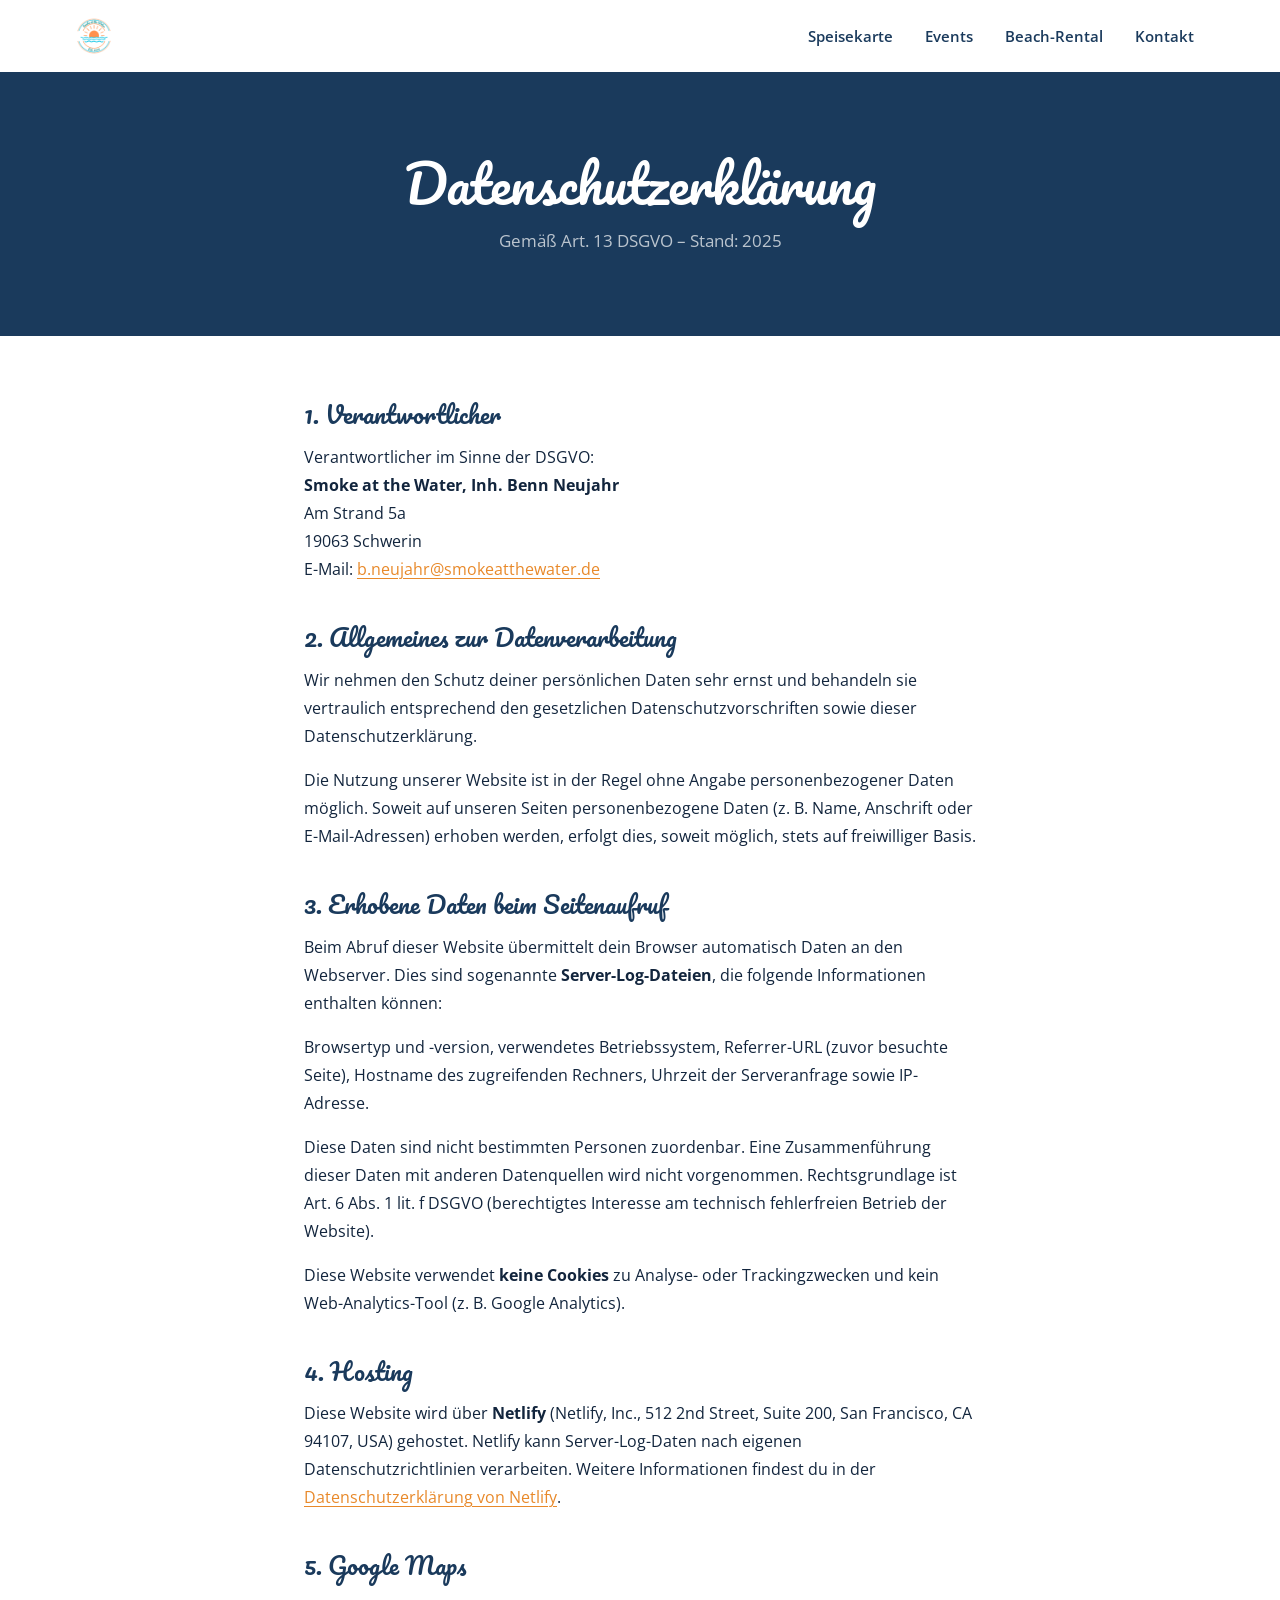
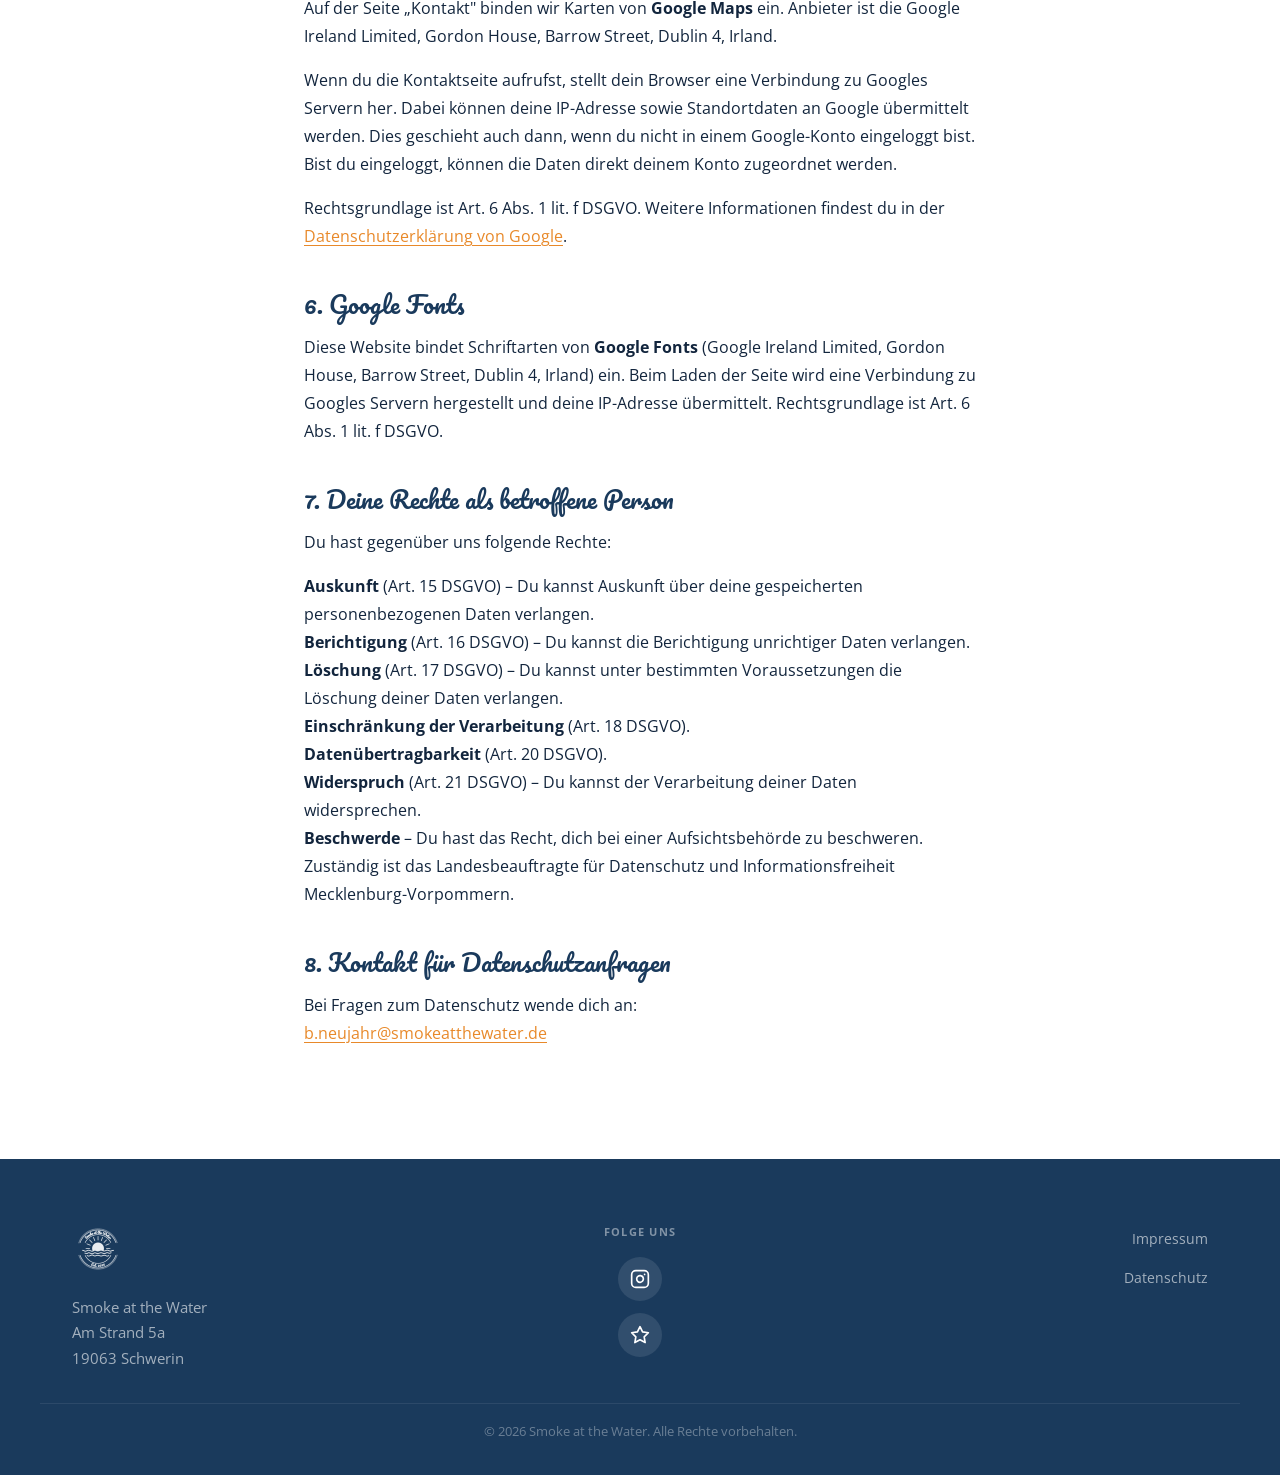
==== commit b23e2153: "perf: Bilder optimiert – WebP, Verkleinerung, picture-Elemente Alle Bilder von ~27 MB auf ~2 MB redu" ====
--- a/datenschutz.html
+++ b/datenschutz.html
@@ -7,7 +7,7 @@
   <meta name="description" content="Datenschutzerklärung von Smoke at the Water gemäß DSGVO.">
   <meta name="robots" content="noindex, follow">
 
-  <link rel="icon" href="Logos/Logo.png" type="image/png">
+  <link rel="icon" href="Logos/optimized/logo.png" type="image/png">
   <link rel="preconnect" href="https://fonts.googleapis.com">
   <link rel="preconnect" href="https://fonts.gstatic.com" crossorigin>
   <link href="https://fonts.googleapis.com/css2?family=Open+Sans:wght@400;600;700&family=Pacifico&display=swap" rel="stylesheet">
@@ -26,7 +26,7 @@
   <header class="site-header" id="site-header">
     <nav class="nav" aria-label="Hauptnavigation">
       <a href="index.html" class="nav__logo" aria-label="Smoke at the Water – Zur Startseite">
-        <img src="Logos/Logo.png" alt="Smoke at the Water" width="52" height="52">
+        <img src="Logos/optimized/logo.png" alt="Smoke at the Water" width="52" height="52">
       </a>
       <ul class="nav__links" id="nav-menu" role="list">
         <li><a href="speisekarte.html">Speisekarte</a></li>
@@ -166,7 +166,7 @@
   <footer class="footer" aria-label="Seitenende">
     <div class="footer__inner">
       <div class="footer__brand">
-        <img src="Logos/Logo.png" alt="Smoke at the Water Logo" width="52" height="52" loading="lazy">
+        <img src="Logos/optimized/logo.png" alt="Smoke at the Water Logo" width="52" height="52" loading="lazy">
         <address>
           Smoke at the Water<br>
           Am Strand 5a<br>
--- a/css/style.css
+++ b/css/style.css
@@ -103,6 +103,10 @@
 h3 { font-size: clamp(1.25rem, 2.5vw, 1.75rem); }
 h4 { font-size: 1.125rem; }
 p  { line-height: 1.75; max-width: 65ch; }
+.section__header p {
+  text-align: center;
+  margin-inline: auto;
+}
 
 
 /* ── 4. UTILITIES ── */
@@ -147,13 +151,15 @@
   margin-bottom: var(--space-xs);
 }
 .section__title {
-  margin-bottom: 0.75rem;
+  margin-bottom: 1.5rem;
+  padding-bottom: 0.5rem;
 }
 .section__subtitle {
   color: var(--color-muted);
   font-size: 1.0625rem;
   max-width: 50ch;
   margin-inline: auto;
+  text-align: center;
 }
 
 /* Buttons */
@@ -195,6 +201,16 @@
   transform: translateY(-1px);
 }
 
+.btn--secondary {
+  background-color: transparent;
+  color: var(--color-blue);
+  border: 2px solid var(--color-blue);
+}
+.btn--secondary:hover {
+  background-color: var(--color-blue);
+  color: var(--color-white);
+}
+
 .btn--ghost {
   background-color: transparent;
   color: var(--color-white);
@@ -688,6 +704,141 @@
   height: 16px;
 }
 
+/* ── 11b. MENU ACCORDION (speisekarte.html) ── */
+.menu-accordion {
+  max-width: 720px;
+  margin: 0 auto;
+  display: flex;
+  flex-direction: column;
+  gap: 0.75rem;
+}
+.menu-accordion details {
+  background-color: var(--color-white);
+  border: 1px solid var(--color-sand-dark);
+  border-radius: var(--radius);
+  overflow: hidden;
+  transition: box-shadow 0.2s ease;
+}
+.menu-accordion details[open] {
+  box-shadow: 0 2px 12px rgba(26, 58, 92, 0.08);
+}
+.menu-accordion summary {
+  display: flex;
+  align-items: center;
+  justify-content: space-between;
+  padding: 1rem 1.25rem;
+  cursor: pointer;
+  font-family: var(--font-body);
+  font-size: 1.125rem;
+  font-weight: 700;
+  color: var(--color-blue);
+  list-style: none;
+  user-select: none;
+  transition: background-color 0.15s ease;
+}
+.menu-accordion summary:hover {
+  background-color: var(--color-sand);
+}
+.menu-accordion summary::-webkit-details-marker {
+  display: none;
+}
+.menu-accordion summary::after {
+  content: '';
+  width: 10px;
+  height: 10px;
+  border-right: 2.5px solid var(--color-amber);
+  border-bottom: 2.5px solid var(--color-amber);
+  transform: rotate(45deg);
+  transition: transform 0.2s ease;
+  flex-shrink: 0;
+  margin-left: 1rem;
+}
+.menu-accordion details[open] > summary::after {
+  transform: rotate(-135deg);
+}
+.menu-accordion .menu-items {
+  padding: 0 1.25rem 1.25rem;
+}
+.menu-accordion .menu-subheader {
+  font-weight: 700;
+  color: var(--color-blue);
+  font-size: 0.9375rem;
+  margin: 1rem 0 0.375rem;
+  padding-top: 0.5rem;
+  border-top: 1px solid var(--color-sand);
+}
+.menu-accordion .menu-subheader:first-child {
+  margin-top: 0;
+  padding-top: 0;
+  border-top: none;
+}
+.menu-accordion .menu-item {
+  display: flex;
+  justify-content: space-between;
+  align-items: baseline;
+  padding: 0.5rem 0;
+  border-bottom: 1px solid var(--color-sand);
+  gap: 1rem;
+}
+.menu-accordion .menu-item:last-child {
+  border-bottom: none;
+}
+.menu-accordion .menu-item__left {
+  flex: 1;
+  min-width: 0;
+}
+.menu-accordion .menu-item__name {
+  font-weight: 600;
+  color: var(--color-blue-dark);
+  font-size: 0.9375rem;
+}
+.menu-accordion .menu-item__desc {
+  color: var(--color-muted);
+  font-size: 0.8125rem;
+  margin-top: 0.125rem;
+}
+.menu-accordion .menu-item__price {
+  font-weight: 700;
+  color: var(--color-amber);
+  white-space: nowrap;
+  font-size: 0.9375rem;
+}
+.menu-accordion .menu-item__tag {
+  display: inline-block;
+  font-size: 0.6875rem;
+  font-weight: 700;
+  text-transform: uppercase;
+  letter-spacing: 0.04em;
+  padding: 0.125rem 0.5rem;
+  border-radius: 999px;
+  margin-left: 0.375rem;
+  vertical-align: middle;
+}
+.menu-accordion .menu-item__tag--vegetarisch {
+  background-color: #e8f5e9;
+  color: #2e7d32;
+}
+.menu-accordion .menu-item__tag--vegan {
+  background-color: #e0f2f1;
+  color: #00695c;
+}
+.menu-accordion .menu-note {
+  margin-top: 0.75rem;
+  padding: 0.625rem 0.875rem;
+  background-color: var(--color-sand);
+  border-radius: calc(var(--radius) / 2);
+  font-size: 0.8125rem;
+  color: var(--color-muted);
+}
+@media (max-width: 767px) {
+  .menu-accordion summary {
+    padding: 0.875rem 1rem;
+    font-size: 1rem;
+  }
+  .menu-accordion .menu-items {
+    padding: 0 1rem 1rem;
+  }
+}
 
 /* ── 12. CONTACT PAGE (kontakt.html) ── */
 .contact-grid {
@@ -1005,6 +1156,75 @@
 }
 
 
+/* ── 13e. BANNER CTA ── */
+.banner-cta-wrap {
+  display: flex;
+  flex-direction: column;
+  align-items: center;
+  gap: 0;
+}
+.banner-cta-img {
+  width: 100%;
+  height: auto;
+  border-radius: var(--r-xl) var(--r-xl) 0 0;
+  display: block;
+}
+.banner-cta-buttons {
+  display: grid;
+  grid-template-columns: 1fr 1fr;
+  width: 100%;
+  background-color: var(--color-blue);
+  border-radius: 0 0 var(--r-xl) var(--r-xl);
+  overflow: hidden;
+}
+.banner-cta-buttons .btn {
+  border-radius: 0;
+  padding: 1.25rem 2rem;
+  font-size: 1.0625rem;
+  justify-content: center;
+  border: none;
+}
+.banner-cta-buttons .btn:first-child {
+  background-color: var(--color-amber);
+  border-right: 2px solid rgba(255,255,255,0.2);
+}
+.banner-cta-buttons .btn:first-child:hover {
+  background-color: var(--color-amber-dark);
+}
+.banner-cta-buttons .btn:last-child {
+  background-color: var(--color-blue);
+  border: none;
+}
+.banner-cta-buttons .btn:last-child:hover {
+  background-color: var(--color-blue-dark);
+}
+@media (max-width: 480px) {
+  .banner-cta-buttons {
+    grid-template-columns: 1fr;
+  }
+  .banner-cta-buttons .btn:first-child {
+    border-right: none;
+    border-bottom: 2px solid rgba(255,255,255,0.2);
+  }
+}
+
+/* ── 13f. CONTENT CENTERED ── */
+.content-centered {
+  text-align: center;
+}
+.content-centered h2 {
+  margin-top: 0.5rem;
+  margin-bottom: 2rem;
+  padding-bottom: 0.75rem;
+}
+.content-centered p {
+  text-align: center;
+  margin-inline: auto;
+  max-width: 60ch;
+  margin-bottom: 1.5rem;
+}
+
+
 /* ── 14. LIGHTBOX ── */
 .lightbox {
   position: fixed;
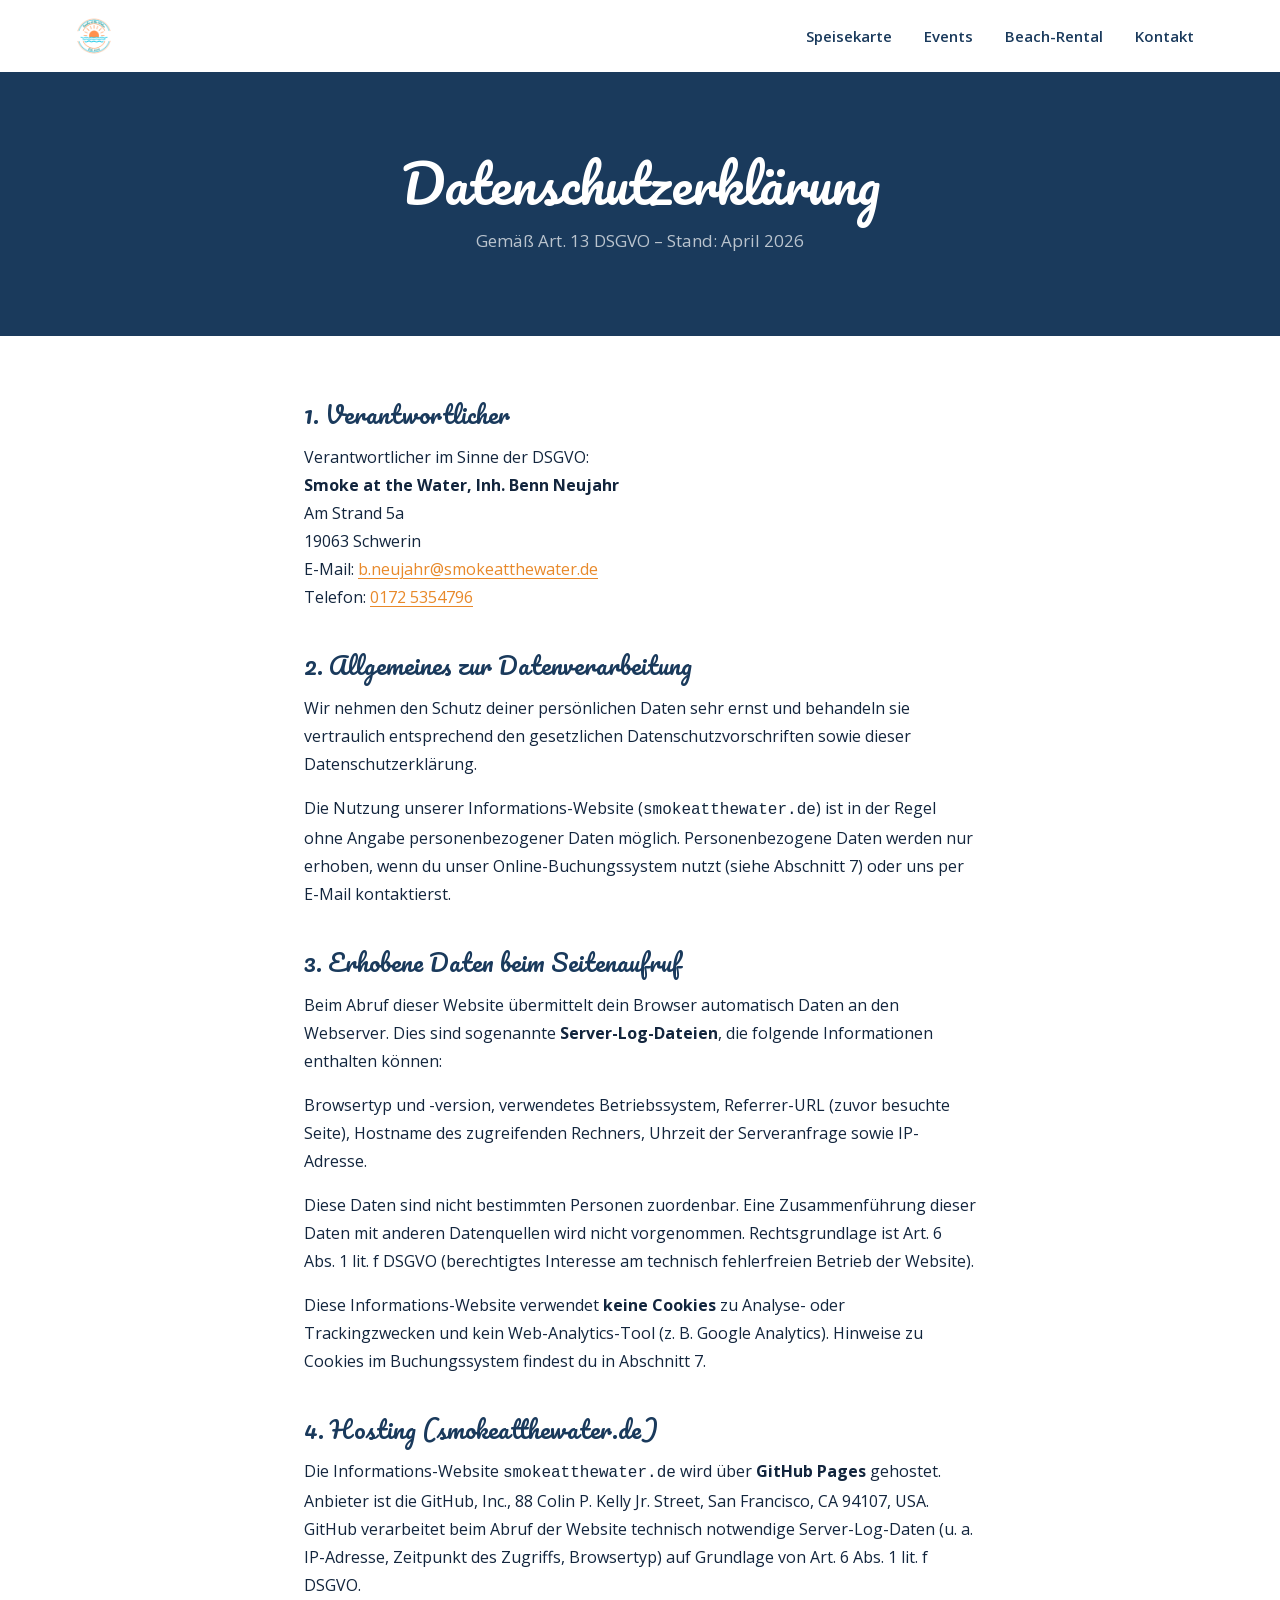
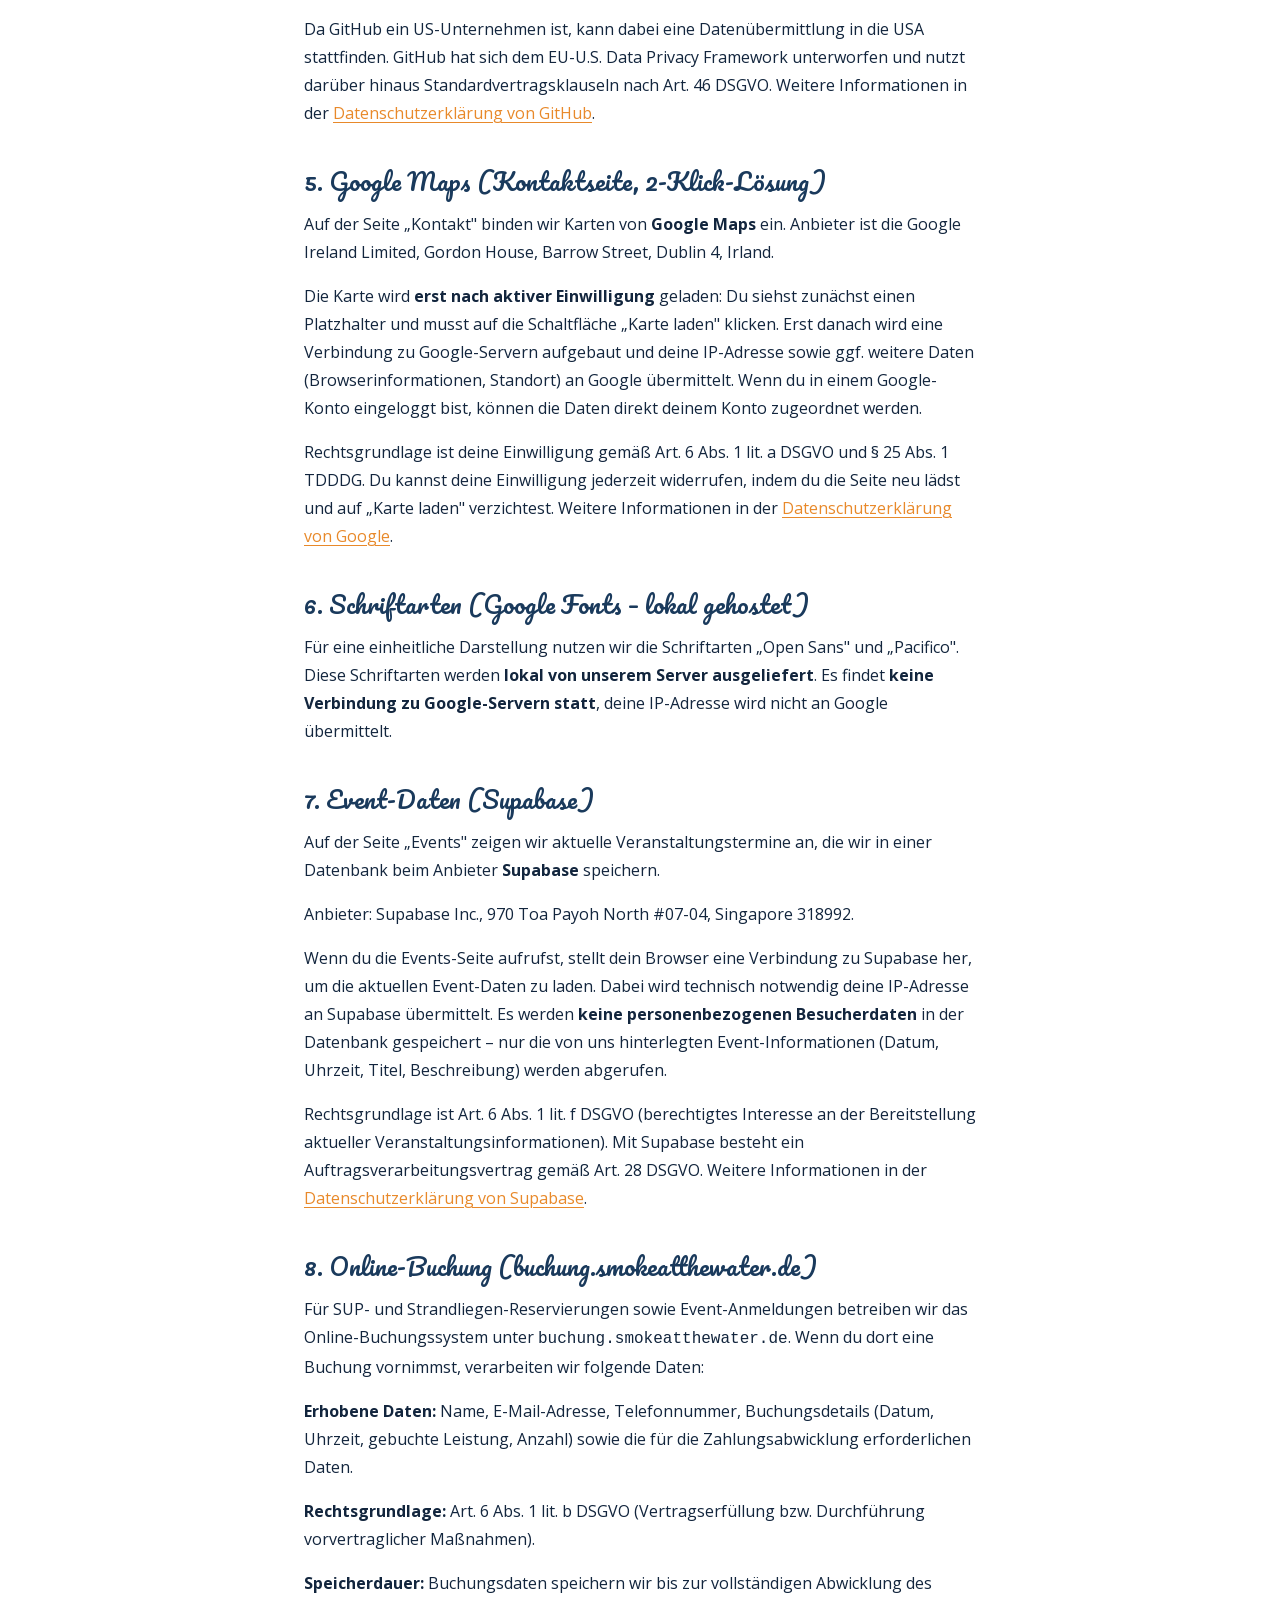
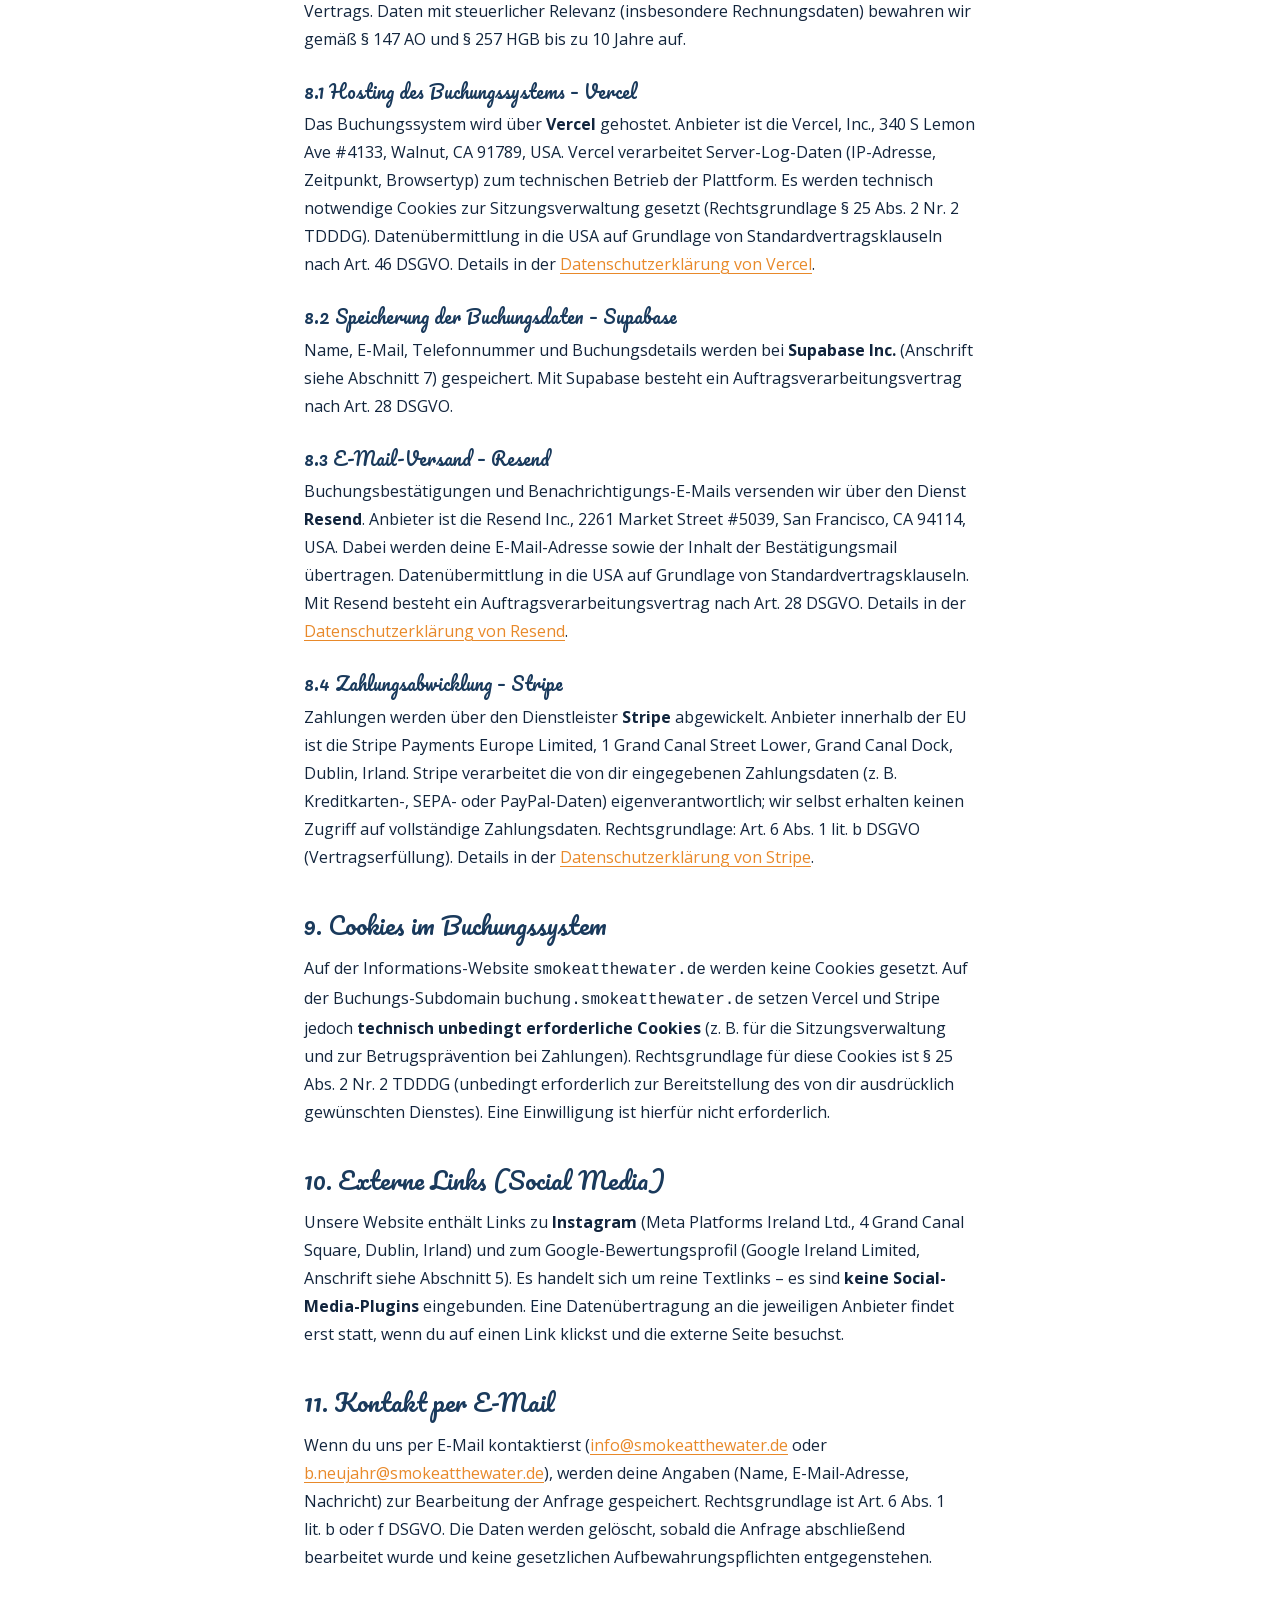
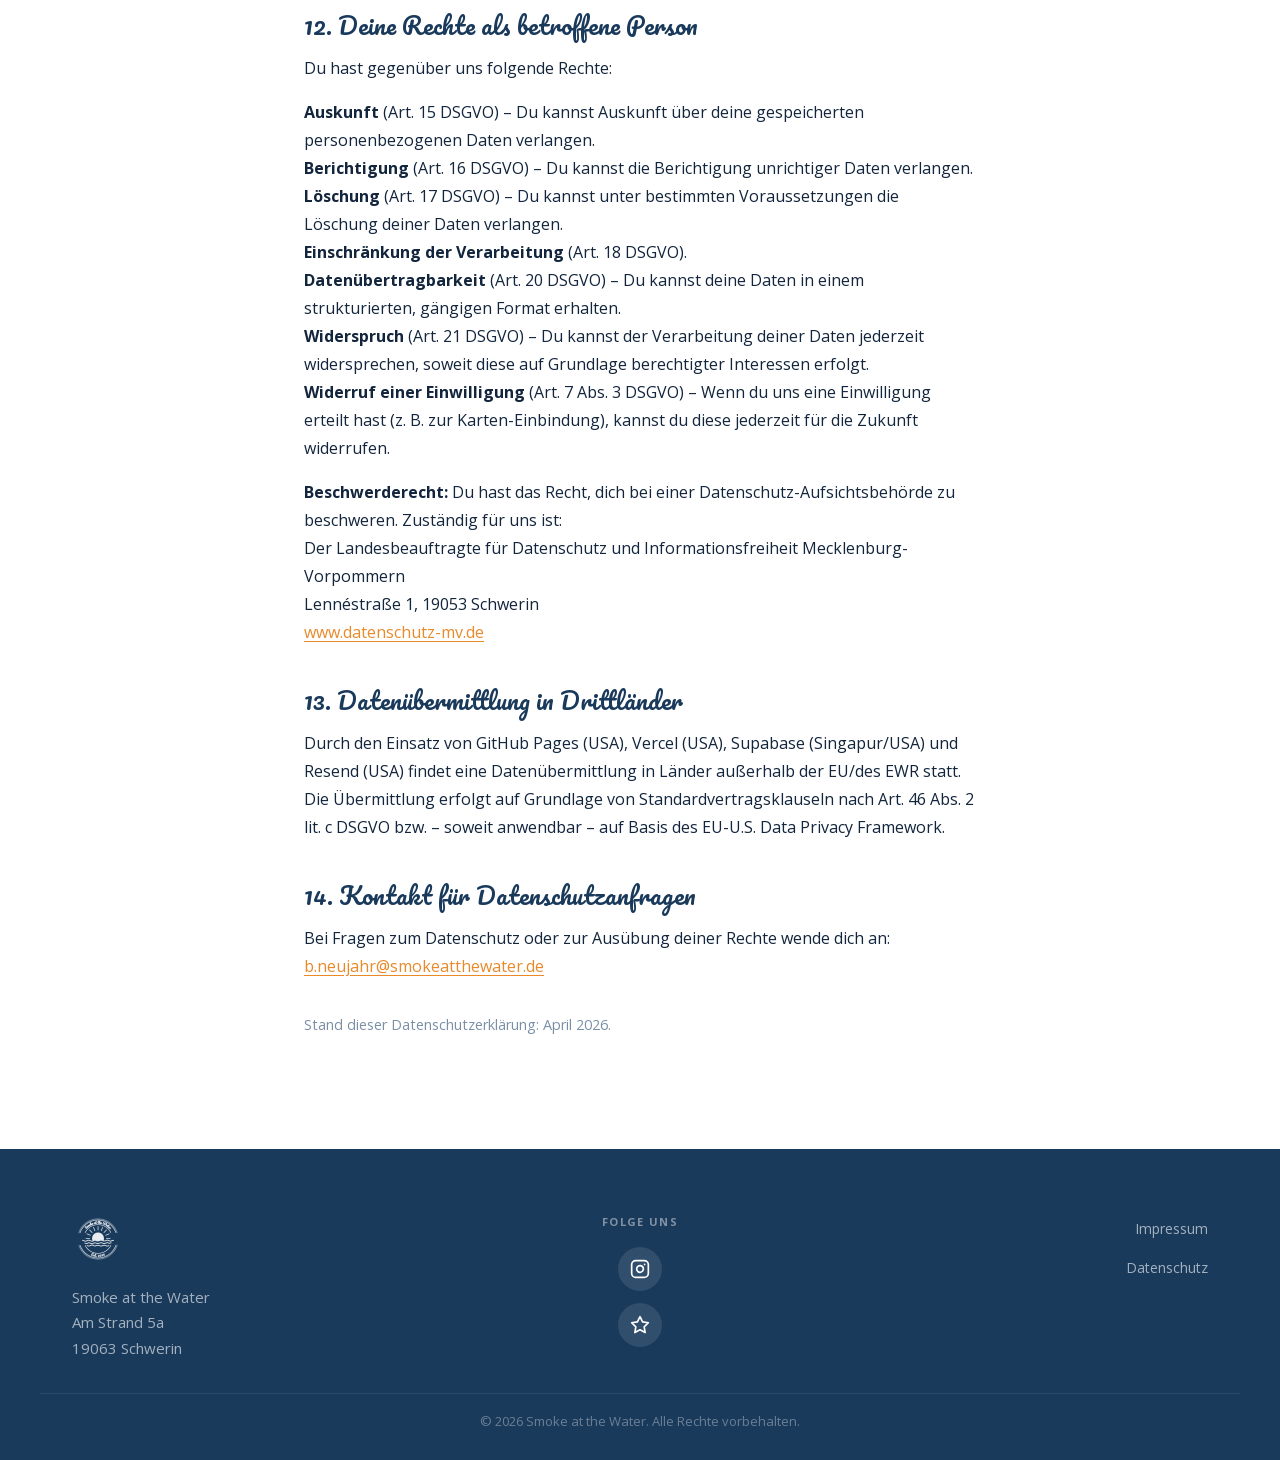
==== commit d6330687: "feat: Datenschutz und Impressum an Buchungssystem angepasst - datenschutz.html: komplett ueberarbeit" ====
--- a/datenschutz.html
+++ b/datenschutz.html
@@ -8,9 +8,7 @@
   <meta name="robots" content="noindex, follow">
 
   <link rel="icon" href="Logos/optimized/logo.png" type="image/png">
-  <link rel="preconnect" href="https://fonts.googleapis.com">
-  <link rel="preconnect" href="https://fonts.gstatic.com" crossorigin>
-  <link href="https://fonts.googleapis.com/css2?family=Open+Sans:wght@400;600;700&family=Pacifico&display=swap" rel="stylesheet">
+  <link rel="preload" href="Fonts/open-sans-latin.woff2" as="font" type="font/woff2" crossorigin>
   <link rel="stylesheet" href="css/style.css">
 
   <!-- Lokales SEO -->
@@ -54,7 +52,7 @@
     <section class="page-hero" aria-label="Seitentitel">
       <div class="page-hero__inner">
         <h1>Datenschutz&shy;erklärung</h1>
-        <p>Gemäß Art. 13 DSGVO – Stand: 2025</p>
+        <p>Gemäß Art. 13 DSGVO – Stand: April 2026</p>
       </div>
     </section>
 
@@ -62,13 +60,13 @@
     <article class="legal-content" aria-labelledby="datenschutz-heading">
 
       <h2 id="datenschutz-heading">1. Verantwortlicher</h2>
-      <!-- TODO: Angaben eintragen -->
       <p>
         Verantwortlicher im Sinne der DSGVO:<br>
         <strong>Smoke at the Water, Inh. Benn Neujahr</strong><br>
         Am Strand 5a<br>
         19063 Schwerin<br>
-        E-Mail: <a href="mailto:b.neujahr@smokeatthewater.de">b.neujahr@smokeatthewater.de</a>
+        E-Mail: <a href="mailto:b.neujahr@smokeatthewater.de">b.neujahr@smokeatthewater.de</a><br>
+        Telefon: <a href="tel:+491725354796">0172 5354796</a>
       </p>
 
       <h2>2. Allgemeines zur Datenverarbeitung</h2>
@@ -78,9 +76,10 @@
         Datenschutzerklärung.
       </p>
       <p>
-        Die Nutzung unserer Website ist in der Regel ohne Angabe personenbezogener Daten möglich.
-        Soweit auf unseren Seiten personenbezogene Daten (z.&nbsp;B. Name, Anschrift oder
-        E-Mail-Adressen) erhoben werden, erfolgt dies, soweit möglich, stets auf freiwilliger Basis.
+        Die Nutzung unserer Informations-Website (<code>smokeatthewater.de</code>) ist in der Regel
+        ohne Angabe personenbezogener Daten möglich. Personenbezogene Daten werden nur erhoben,
+        wenn du unser Online-Buchungssystem nutzt (siehe Abschnitt 7) oder uns per E-Mail
+        kontaktierst.
       </p>
 
       <h2>3. Erhobene Daten beim Seitenaufruf</h2>
@@ -98,65 +97,213 @@
         (berechtigtes Interesse am technisch fehlerfreien Betrieb der Website).
       </p>
       <p>
-        Diese Website verwendet <strong>keine Cookies</strong> zu Analyse- oder Trackingzwecken
-        und kein Web-Analytics-Tool (z.&nbsp;B. Google Analytics).
-      </p>
-
-      <h2>4. Hosting</h2>
-      <p>
-        Diese Website wird über <strong>Netlify</strong> (Netlify, Inc., 512 2nd Street, Suite 200,
-        San Francisco, CA 94107, USA) gehostet. Netlify kann Server-Log-Daten nach eigenen
-        Datenschutzrichtlinien verarbeiten. Weitere Informationen findest du in der
-        <a href="https://www.netlify.com/privacy/" target="_blank" rel="noopener noreferrer">Datenschutzerklärung von Netlify</a>.
-      </p>
-
-      <h2>5. Google Maps</h2>
+        Diese Informations-Website verwendet <strong>keine Cookies</strong> zu Analyse- oder
+        Trackingzwecken und kein Web-Analytics-Tool (z.&nbsp;B. Google Analytics). Hinweise zu
+        Cookies im Buchungssystem findest du in Abschnitt 7.
+      </p>
+
+      <h2>4. Hosting (smokeatthewater.de)</h2>
+      <p>
+        Die Informations-Website <code>smokeatthewater.de</code> wird über
+        <strong>GitHub Pages</strong> gehostet. Anbieter ist die
+        GitHub, Inc., 88 Colin P. Kelly Jr. Street, San Francisco, CA 94107, USA.
+        GitHub verarbeitet beim Abruf der Website technisch notwendige Server-Log-Daten
+        (u.&nbsp;a. IP-Adresse, Zeitpunkt des Zugriffs, Browsertyp) auf Grundlage von
+        Art. 6 Abs. 1 lit. f DSGVO.
+      </p>
+      <p>
+        Da GitHub ein US-Unternehmen ist, kann dabei eine Datenübermittlung in die USA
+        stattfinden. GitHub hat sich dem EU-U.S. Data Privacy Framework unterworfen und
+        nutzt darüber hinaus Standardvertragsklauseln nach Art. 46 DSGVO.
+        Weitere Informationen in der
+        <a href="https://docs.github.com/de/site-policy/privacy-policies/github-general-privacy-statement" target="_blank" rel="noopener noreferrer">Datenschutzerklärung von GitHub</a>.
+      </p>
+
+      <h2>5. Google Maps (Kontaktseite, 2-Klick-Lösung)</h2>
       <p>
         Auf der Seite „Kontakt" binden wir Karten von <strong>Google Maps</strong> ein.
         Anbieter ist die Google Ireland Limited, Gordon House, Barrow Street, Dublin 4, Irland.
       </p>
       <p>
-        Wenn du die Kontaktseite aufrufst, stellt dein Browser eine Verbindung zu Googles Servern
-        her. Dabei können deine IP-Adresse sowie Standortdaten an Google übermittelt werden.
-        Dies geschieht auch dann, wenn du nicht in einem Google-Konto eingeloggt bist.
-        Bist du eingeloggt, können die Daten direkt deinem Konto zugeordnet werden.
-      </p>
-      <p>
-        Rechtsgrundlage ist Art. 6 Abs. 1 lit. f DSGVO. Weitere Informationen findest du in der
+        Die Karte wird <strong>erst nach aktiver Einwilligung</strong> geladen: Du siehst zunächst
+        einen Platzhalter und musst auf die Schaltfläche „Karte laden" klicken. Erst danach wird
+        eine Verbindung zu Google-Servern aufgebaut und deine IP-Adresse sowie ggf. weitere
+        Daten (Browserinformationen, Standort) an Google übermittelt. Wenn du in einem
+        Google-Konto eingeloggt bist, können die Daten direkt deinem Konto zugeordnet werden.
+      </p>
+      <p>
+        Rechtsgrundlage ist deine Einwilligung gemäß Art. 6 Abs. 1 lit. a DSGVO und
+        § 25 Abs. 1 TDDDG. Du kannst deine Einwilligung jederzeit widerrufen, indem du die
+        Seite neu lädst und auf „Karte laden" verzichtest. Weitere Informationen in der
         <a href="https://policies.google.com/privacy" target="_blank" rel="noopener noreferrer">Datenschutzerklärung von Google</a>.
       </p>
 
-      <h2>6. Google Fonts</h2>
-      <p>
-        Diese Website bindet Schriftarten von <strong>Google Fonts</strong> (Google Ireland Limited,
-        Gordon House, Barrow Street, Dublin 4, Irland) ein. Beim Laden der Seite wird eine
-        Verbindung zu Googles Servern hergestellt und deine IP-Adresse übermittelt.
-        Rechtsgrundlage ist Art. 6 Abs. 1 lit. f DSGVO.
-      </p>
-
-      <h2>7. Deine Rechte als betroffene Person</h2>
+      <h2>6. Schriftarten (Google Fonts – lokal gehostet)</h2>
+      <p>
+        Für eine einheitliche Darstellung nutzen wir die Schriftarten „Open Sans" und „Pacifico".
+        Diese Schriftarten werden <strong>lokal von unserem Server ausgeliefert</strong>.
+        Es findet <strong>keine Verbindung zu Google-Servern statt</strong>, deine IP-Adresse
+        wird nicht an Google übermittelt.
+      </p>
+
+      <h2>7. Event-Daten (Supabase)</h2>
+      <p>
+        Auf der Seite „Events" zeigen wir aktuelle Veranstaltungstermine an, die wir in einer
+        Datenbank beim Anbieter <strong>Supabase</strong> speichern.
+      </p>
+      <p>
+        Anbieter: Supabase Inc., 970 Toa Payoh North #07-04, Singapore 318992.
+      </p>
+      <p>
+        Wenn du die Events-Seite aufrufst, stellt dein Browser eine Verbindung zu Supabase her,
+        um die aktuellen Event-Daten zu laden. Dabei wird technisch notwendig deine IP-Adresse
+        an Supabase übermittelt. Es werden <strong>keine personenbezogenen Besucherdaten</strong>
+        in der Datenbank gespeichert – nur die von uns hinterlegten Event-Informationen
+        (Datum, Uhrzeit, Titel, Beschreibung) werden abgerufen.
+      </p>
+      <p>
+        Rechtsgrundlage ist Art. 6 Abs. 1 lit. f DSGVO (berechtigtes Interesse an der
+        Bereitstellung aktueller Veranstaltungsinformationen). Mit Supabase besteht ein
+        Auftragsverarbeitungsvertrag gemäß Art. 28 DSGVO. Weitere Informationen in der
+        <a href="https://supabase.com/privacy" target="_blank" rel="noopener noreferrer">Datenschutzerklärung von Supabase</a>.
+      </p>
+
+      <h2>8. Online-Buchung (buchung.smokeatthewater.de)</h2>
+      <p>
+        Für SUP- und Strandliegen-Reservierungen sowie Event-Anmeldungen betreiben wir das
+        Online-Buchungssystem unter <code>buchung.smokeatthewater.de</code>. Wenn du dort eine
+        Buchung vornimmst, verarbeiten wir folgende Daten:
+      </p>
+      <p>
+        <strong>Erhobene Daten:</strong> Name, E-Mail-Adresse, Telefonnummer,
+        Buchungsdetails (Datum, Uhrzeit, gebuchte Leistung, Anzahl) sowie die für die
+        Zahlungsabwicklung erforderlichen Daten.
+      </p>
+      <p>
+        <strong>Rechtsgrundlage:</strong> Art. 6 Abs. 1 lit. b DSGVO (Vertragserfüllung bzw.
+        Durchführung vorvertraglicher Maßnahmen).
+      </p>
+      <p>
+        <strong>Speicherdauer:</strong> Buchungsdaten speichern wir bis zur vollständigen
+        Abwicklung des Vertrags. Daten mit steuerlicher Relevanz (insbesondere Rechnungsdaten)
+        bewahren wir gemäß §&nbsp;147 AO und §&nbsp;257 HGB bis zu 10 Jahre auf.
+      </p>
+
+      <h3>8.1 Hosting des Buchungssystems – Vercel</h3>
+      <p>
+        Das Buchungssystem wird über <strong>Vercel</strong> gehostet. Anbieter ist die
+        Vercel, Inc., 340 S Lemon Ave #4133, Walnut, CA 91789, USA. Vercel verarbeitet
+        Server-Log-Daten (IP-Adresse, Zeitpunkt, Browsertyp) zum technischen Betrieb der
+        Plattform. Es werden technisch notwendige Cookies zur Sitzungsverwaltung gesetzt
+        (Rechtsgrundlage §&nbsp;25 Abs.&nbsp;2 Nr.&nbsp;2 TDDDG). Datenübermittlung in die USA
+        auf Grundlage von Standardvertragsklauseln nach Art.&nbsp;46 DSGVO. Details in der
+        <a href="https://vercel.com/legal/privacy-policy" target="_blank" rel="noopener noreferrer">Datenschutzerklärung von Vercel</a>.
+      </p>
+
+      <h3>8.2 Speicherung der Buchungsdaten – Supabase</h3>
+      <p>
+        Name, E-Mail, Telefonnummer und Buchungsdetails werden bei <strong>Supabase Inc.</strong>
+        (Anschrift siehe Abschnitt&nbsp;7) gespeichert. Mit Supabase besteht ein
+        Auftragsverarbeitungsvertrag nach Art.&nbsp;28 DSGVO.
+      </p>
+
+      <h3>8.3 E-Mail-Versand – Resend</h3>
+      <p>
+        Buchungsbestätigungen und Benachrichtigungs-E-Mails versenden wir über den Dienst
+        <strong>Resend</strong>. Anbieter ist die Resend Inc., 2261 Market Street #5039,
+        San Francisco, CA 94114, USA. Dabei werden deine E-Mail-Adresse sowie der Inhalt der
+        Bestätigungsmail übertragen. Datenübermittlung in die USA auf Grundlage von
+        Standardvertragsklauseln. Mit Resend besteht ein Auftragsverarbeitungsvertrag nach
+        Art.&nbsp;28 DSGVO. Details in der
+        <a href="https://resend.com/legal/privacy-policy" target="_blank" rel="noopener noreferrer">Datenschutzerklärung von Resend</a>.
+      </p>
+
+      <h3>8.4 Zahlungsabwicklung – Stripe</h3>
+      <p>
+        Zahlungen werden über den Dienstleister <strong>Stripe</strong> abgewickelt.
+        Anbieter innerhalb der EU ist die Stripe Payments Europe Limited, 1 Grand Canal Street
+        Lower, Grand Canal Dock, Dublin, Irland. Stripe verarbeitet die von dir eingegebenen
+        Zahlungsdaten (z.&nbsp;B. Kreditkarten-, SEPA- oder PayPal-Daten) eigenverantwortlich;
+        wir selbst erhalten keinen Zugriff auf vollständige Zahlungsdaten.
+        Rechtsgrundlage: Art.&nbsp;6 Abs.&nbsp;1 lit.&nbsp;b DSGVO (Vertragserfüllung).
+        Details in der
+        <a href="https://stripe.com/de/privacy" target="_blank" rel="noopener noreferrer">Datenschutzerklärung von Stripe</a>.
+      </p>
+
+      <h2>9. Cookies im Buchungssystem</h2>
+      <p>
+        Auf der Informations-Website <code>smokeatthewater.de</code> werden keine Cookies gesetzt.
+        Auf der Buchungs-Subdomain <code>buchung.smokeatthewater.de</code> setzen Vercel und
+        Stripe jedoch <strong>technisch unbedingt erforderliche Cookies</strong>
+        (z.&nbsp;B. für die Sitzungsverwaltung und zur Betrugsprävention bei Zahlungen).
+        Rechtsgrundlage für diese Cookies ist §&nbsp;25 Abs.&nbsp;2 Nr.&nbsp;2 TDDDG
+        (unbedingt erforderlich zur Bereitstellung des von dir ausdrücklich gewünschten Dienstes).
+        Eine Einwilligung ist hierfür nicht erforderlich.
+      </p>
+
+      <h2>10. Externe Links (Social Media)</h2>
+      <p>
+        Unsere Website enthält Links zu <strong>Instagram</strong> (Meta Platforms Ireland Ltd.,
+        4 Grand Canal Square, Dublin, Irland) und zum Google-Bewertungsprofil
+        (Google Ireland Limited, Anschrift siehe Abschnitt&nbsp;5). Es handelt sich um reine
+        Textlinks – es sind <strong>keine Social-Media-Plugins</strong> eingebunden. Eine
+        Datenübertragung an die jeweiligen Anbieter findet erst statt, wenn du auf einen Link
+        klickst und die externe Seite besuchst.
+      </p>
+
+      <h2>11. Kontakt per E-Mail</h2>
+      <p>
+        Wenn du uns per E-Mail kontaktierst (<a href="mailto:info@smokeatthewater.de">info@smokeatthewater.de</a>
+        oder <a href="mailto:b.neujahr@smokeatthewater.de">b.neujahr@smokeatthewater.de</a>),
+        werden deine Angaben (Name, E-Mail-Adresse, Nachricht) zur Bearbeitung der Anfrage
+        gespeichert. Rechtsgrundlage ist Art.&nbsp;6 Abs.&nbsp;1 lit.&nbsp;b oder f DSGVO.
+        Die Daten werden gelöscht, sobald die Anfrage abschließend bearbeitet wurde und keine
+        gesetzlichen Aufbewahrungspflichten entgegenstehen.
+      </p>
+
+      <h2>12. Deine Rechte als betroffene Person</h2>
       <p>Du hast gegenüber uns folgende Rechte:</p>
       <p>
-        <strong>Auskunft</strong> (Art. 15 DSGVO) – Du kannst Auskunft über deine gespeicherten
+        <strong>Auskunft</strong> (Art.&nbsp;15 DSGVO) – Du kannst Auskunft über deine gespeicherten
         personenbezogenen Daten verlangen.<br>
-        <strong>Berichtigung</strong> (Art. 16 DSGVO) – Du kannst die Berichtigung unrichtiger
+        <strong>Berichtigung</strong> (Art.&nbsp;16 DSGVO) – Du kannst die Berichtigung unrichtiger
         Daten verlangen.<br>
-        <strong>Löschung</strong> (Art. 17 DSGVO) – Du kannst unter bestimmten Voraussetzungen
+        <strong>Löschung</strong> (Art.&nbsp;17 DSGVO) – Du kannst unter bestimmten Voraussetzungen
         die Löschung deiner Daten verlangen.<br>
-        <strong>Einschränkung der Verarbeitung</strong> (Art. 18 DSGVO).<br>
-        <strong>Datenübertragbarkeit</strong> (Art. 20 DSGVO).<br>
-        <strong>Widerspruch</strong> (Art. 21 DSGVO) – Du kannst der Verarbeitung deiner Daten
-        widersprechen.<br>
-        <strong>Beschwerde</strong> – Du hast das Recht, dich bei einer Aufsichtsbehörde zu
-        beschweren. Zuständig ist das Landesbeauftragte für Datenschutz und
-        Informationsfreiheit Mecklenburg-Vorpommern.
-      </p>
-
-      <h2>8. Kontakt für Datenschutzanfragen</h2>
-      <!-- TODO: E-Mail-Adresse eintragen -->
-      <p>
-        Bei Fragen zum Datenschutz wende dich an:<br>
+        <strong>Einschränkung der Verarbeitung</strong> (Art.&nbsp;18 DSGVO).<br>
+        <strong>Datenübertragbarkeit</strong> (Art.&nbsp;20 DSGVO) – Du kannst deine Daten in einem
+        strukturierten, gängigen Format erhalten.<br>
+        <strong>Widerspruch</strong> (Art.&nbsp;21 DSGVO) – Du kannst der Verarbeitung deiner Daten
+        jederzeit widersprechen, soweit diese auf Grundlage berechtigter Interessen erfolgt.<br>
+        <strong>Widerruf einer Einwilligung</strong> (Art.&nbsp;7 Abs.&nbsp;3 DSGVO) – Wenn du uns
+        eine Einwilligung erteilt hast (z.&nbsp;B. zur Karten-Einbindung), kannst du diese
+        jederzeit für die Zukunft widerrufen.
+      </p>
+      <p>
+        <strong>Beschwerderecht:</strong> Du hast das Recht, dich bei einer Datenschutz-Aufsichtsbehörde
+        zu beschweren. Zuständig für uns ist:<br>
+        Der Landesbeauftragte für Datenschutz und Informationsfreiheit Mecklenburg-Vorpommern<br>
+        Lennéstraße 1, 19053 Schwerin<br>
+        <a href="https://www.datenschutz-mv.de" target="_blank" rel="noopener noreferrer">www.datenschutz-mv.de</a>
+      </p>
+
+      <h2>13. Datenübermittlung in Drittländer</h2>
+      <p>
+        Durch den Einsatz von GitHub Pages (USA), Vercel (USA), Supabase (Singapur/USA) und
+        Resend (USA) findet eine Datenübermittlung in Länder außerhalb der EU/des EWR statt.
+        Die Übermittlung erfolgt auf Grundlage von Standardvertragsklauseln nach
+        Art.&nbsp;46 Abs.&nbsp;2 lit.&nbsp;c DSGVO bzw. – soweit anwendbar – auf Basis des
+        EU-U.S. Data Privacy Framework.
+      </p>
+
+      <h2>14. Kontakt für Datenschutzanfragen</h2>
+      <p>
+        Bei Fragen zum Datenschutz oder zur Ausübung deiner Rechte wende dich an:<br>
         <a href="mailto:b.neujahr@smokeatthewater.de">b.neujahr@smokeatthewater.de</a>
+      </p>
+
+      <p style="margin-top: 2rem; color: var(--color-muted); font-size: 0.9em;">
+        Stand dieser Datenschutzerklärung: April 2026.
       </p>
 
     </article>
--- a/css/style.css
+++ b/css/style.css
@@ -3,6 +3,42 @@
    Variables · Reset · Typography · Layout
    Components · Pages · Responsive · Motion
    ============================================== */
+
+/* ── 0. WEBFONTS (lokal, DSGVO-konform) ── */
+/* Open Sans – Variable Font deckt weight 300-800 ab */
+@font-face {
+  font-family: 'Open Sans';
+  font-style: normal;
+  font-weight: 300 800;
+  font-display: swap;
+  src: url('../Fonts/open-sans-latin.woff2') format('woff2');
+  unicode-range: U+0000-00FF, U+0131, U+0152-0153, U+02BB-02BC, U+02C6, U+02DA, U+02DC, U+0304, U+0308, U+0329, U+2000-206F, U+2074, U+20AC, U+2122, U+2191, U+2193, U+2212, U+2215, U+FEFF, U+FFFD;
+}
+@font-face {
+  font-family: 'Open Sans';
+  font-style: normal;
+  font-weight: 300 800;
+  font-display: swap;
+  src: url('../Fonts/open-sans-latin-ext.woff2') format('woff2');
+  unicode-range: U+0100-024F, U+0259, U+1E00-1EFF, U+2020, U+20A0-20AB, U+20AD-20C0, U+2113, U+2C60-2C7F, U+A720-A7FF;
+}
+/* Pacifico – für Überschriften */
+@font-face {
+  font-family: 'Pacifico';
+  font-style: normal;
+  font-weight: 400;
+  font-display: swap;
+  src: url('../Fonts/pacifico-latin.woff2') format('woff2');
+  unicode-range: U+0000-00FF, U+0131, U+0152-0153, U+02BB-02BC, U+02C6, U+02DA, U+02DC, U+0304, U+0308, U+0329, U+2000-206F, U+2074, U+20AC, U+2122, U+2191, U+2193, U+2212, U+2215, U+FEFF, U+FFFD;
+}
+@font-face {
+  font-family: 'Pacifico';
+  font-style: normal;
+  font-weight: 400;
+  font-display: swap;
+  src: url('../Fonts/pacifico-latin-ext.woff2') format('woff2');
+  unicode-range: U+0100-024F, U+0259, U+1E00-1EFF, U+2020, U+20A0-20AB, U+20AD-20C0, U+2113, U+2C60-2C7F, U+A720-A7FF;
+}
 
 /* ── 1. CUSTOM PROPERTIES ── */
 :root {
@@ -1156,6 +1192,118 @@
 }
 
 
+/* ── 13d-2. EVENTS DYNAMIC ── */
+.events-list {
+  display: flex;
+  flex-direction: column;
+  gap: var(--space-md);
+}
+
+.event-type-badge {
+  display: inline-block;
+  font-size: 0.75rem;
+  font-weight: 700;
+  text-transform: uppercase;
+  letter-spacing: 0.06em;
+  padding: 0.25rem 0.75rem;
+  border-radius: 999px;
+  margin-bottom: 0.75rem;
+}
+.event-type-badge--live_musik {
+  background-color: var(--color-amber);
+  color: var(--color-white);
+}
+.event-type-badge--public_viewing {
+  background-color: var(--color-blue);
+  color: var(--color-white);
+}
+.event-type-badge--special {
+  background-color: #16A34A;
+  color: var(--color-white);
+}
+
+.events-loader {
+  text-align: center;
+  padding: var(--space-lg) 0;
+  color: var(--color-muted);
+}
+.events-loader__spinner {
+  width: 40px;
+  height: 40px;
+  border: 4px solid var(--color-sand-dark);
+  border-top-color: var(--color-amber);
+  border-radius: 50%;
+  margin: 0 auto var(--space-sm);
+  animation: spin 0.8s linear infinite;
+}
+@keyframes spin {
+  to { transform: rotate(360deg); }
+}
+
+.events-empty {
+  text-align: center;
+  padding: var(--space-lg) var(--space-md);
+}
+.events-empty__icon {
+  font-size: 3rem;
+  margin-bottom: var(--space-sm);
+}
+.events-empty h3 {
+  color: var(--color-blue);
+  margin-bottom: var(--space-xs);
+}
+.events-empty p {
+  color: var(--color-muted);
+  margin-inline: auto;
+  text-align: center;
+}
+.events-empty a {
+  color: var(--color-amber);
+  text-decoration: underline;
+  text-underline-offset: 3px;
+}
+.events-empty a:hover {
+  color: var(--color-amber-dark);
+}
+
+/* ── 13d-3. APP PROMO ── */
+.app-promo__icon {
+  font-size: 3rem;
+  margin-bottom: var(--space-sm);
+}
+.app-store-buttons {
+  display: flex;
+  justify-content: center;
+  flex-wrap: wrap;
+  gap: 1rem;
+  margin-top: var(--space-md);
+}
+.btn--store {
+  background-color: var(--color-blue-dark);
+  color: var(--color-white);
+  padding: 0.875rem 1.75rem;
+  border-radius: var(--r-md);
+  font-weight: 700;
+  font-size: 1rem;
+  min-height: 52px;
+}
+.btn--store svg {
+  width: 22px;
+  height: 22px;
+}
+.btn--store:hover {
+  background-color: var(--color-amber);
+  box-shadow: 0 4px 20px rgba(232,137,42,0.35);
+  transform: translateY(-1px);
+}
+.app-promo__hint {
+  margin-top: var(--space-sm);
+  font-size: 0.875rem;
+  color: var(--color-muted);
+  font-style: italic;
+  text-align: center;
+}
+
 /* ── 13e. BANNER CTA ── */
 .banner-cta-wrap {
   display: flex;
